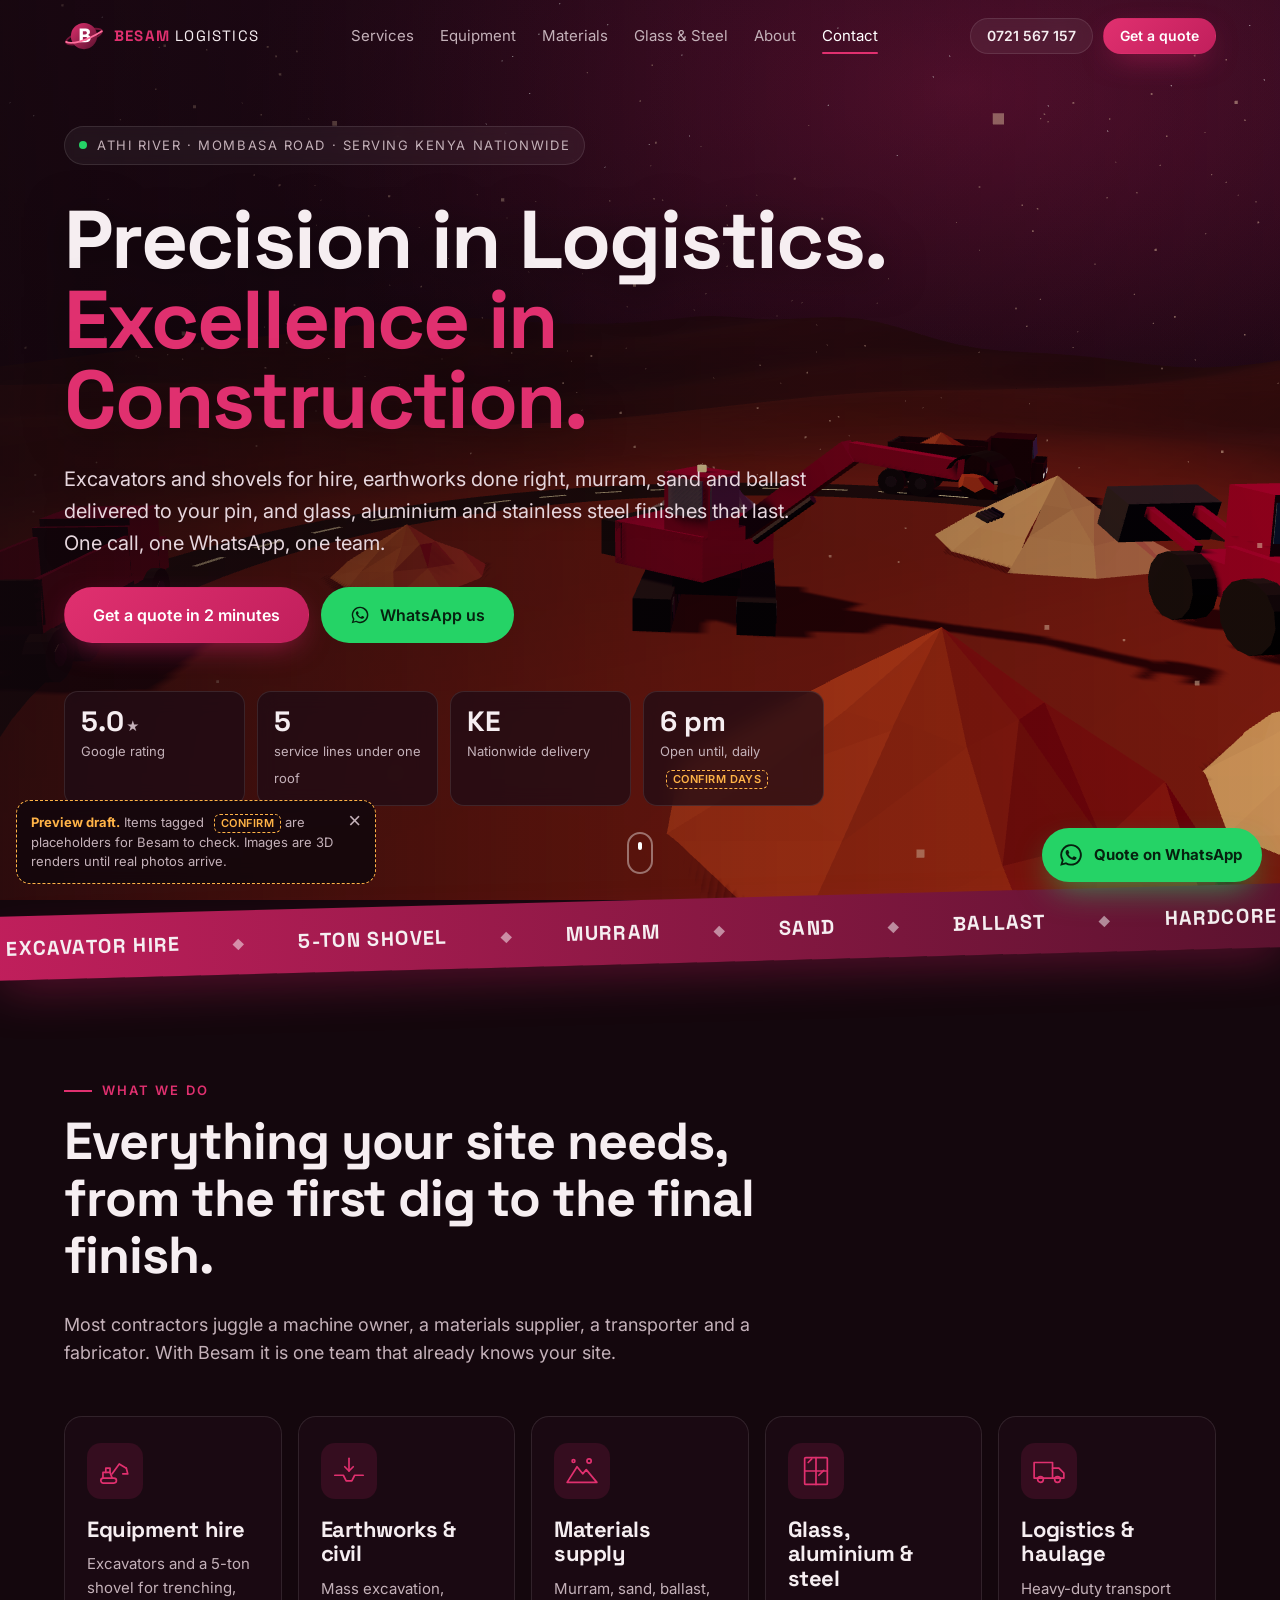
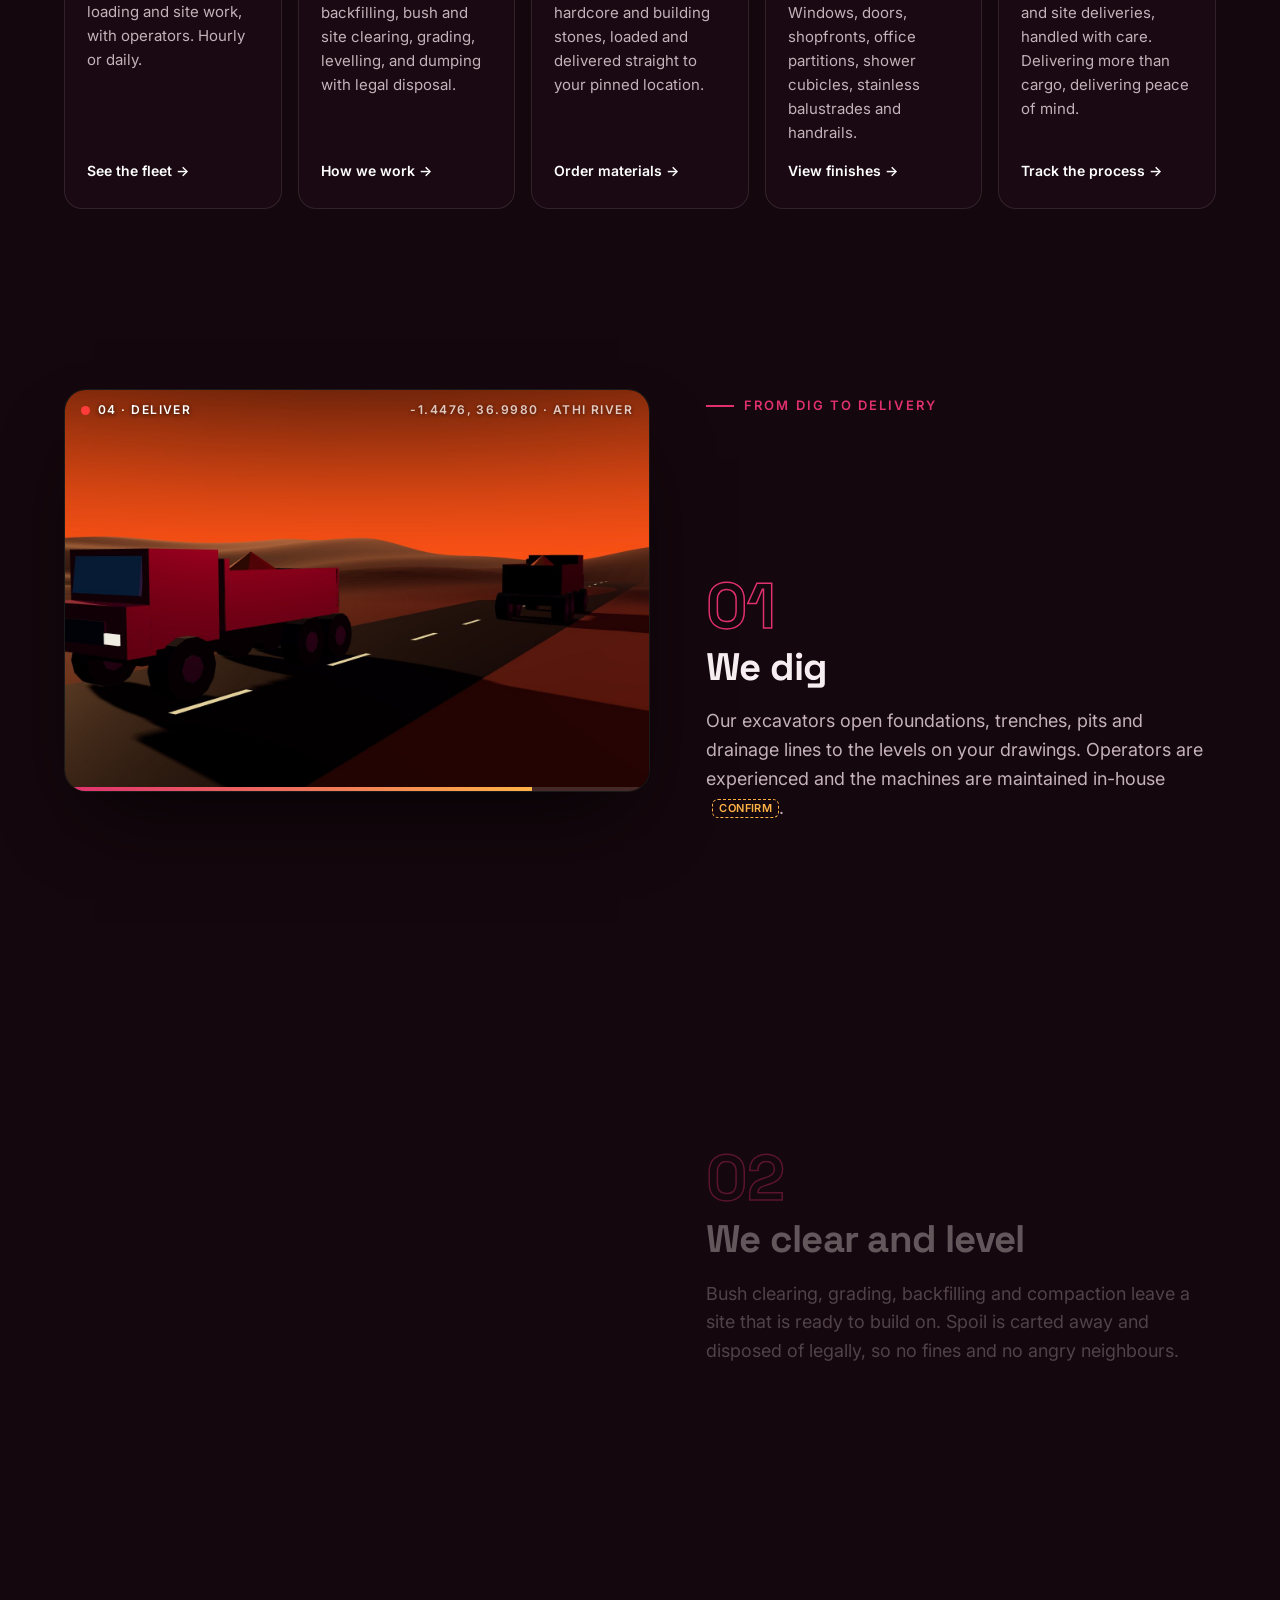
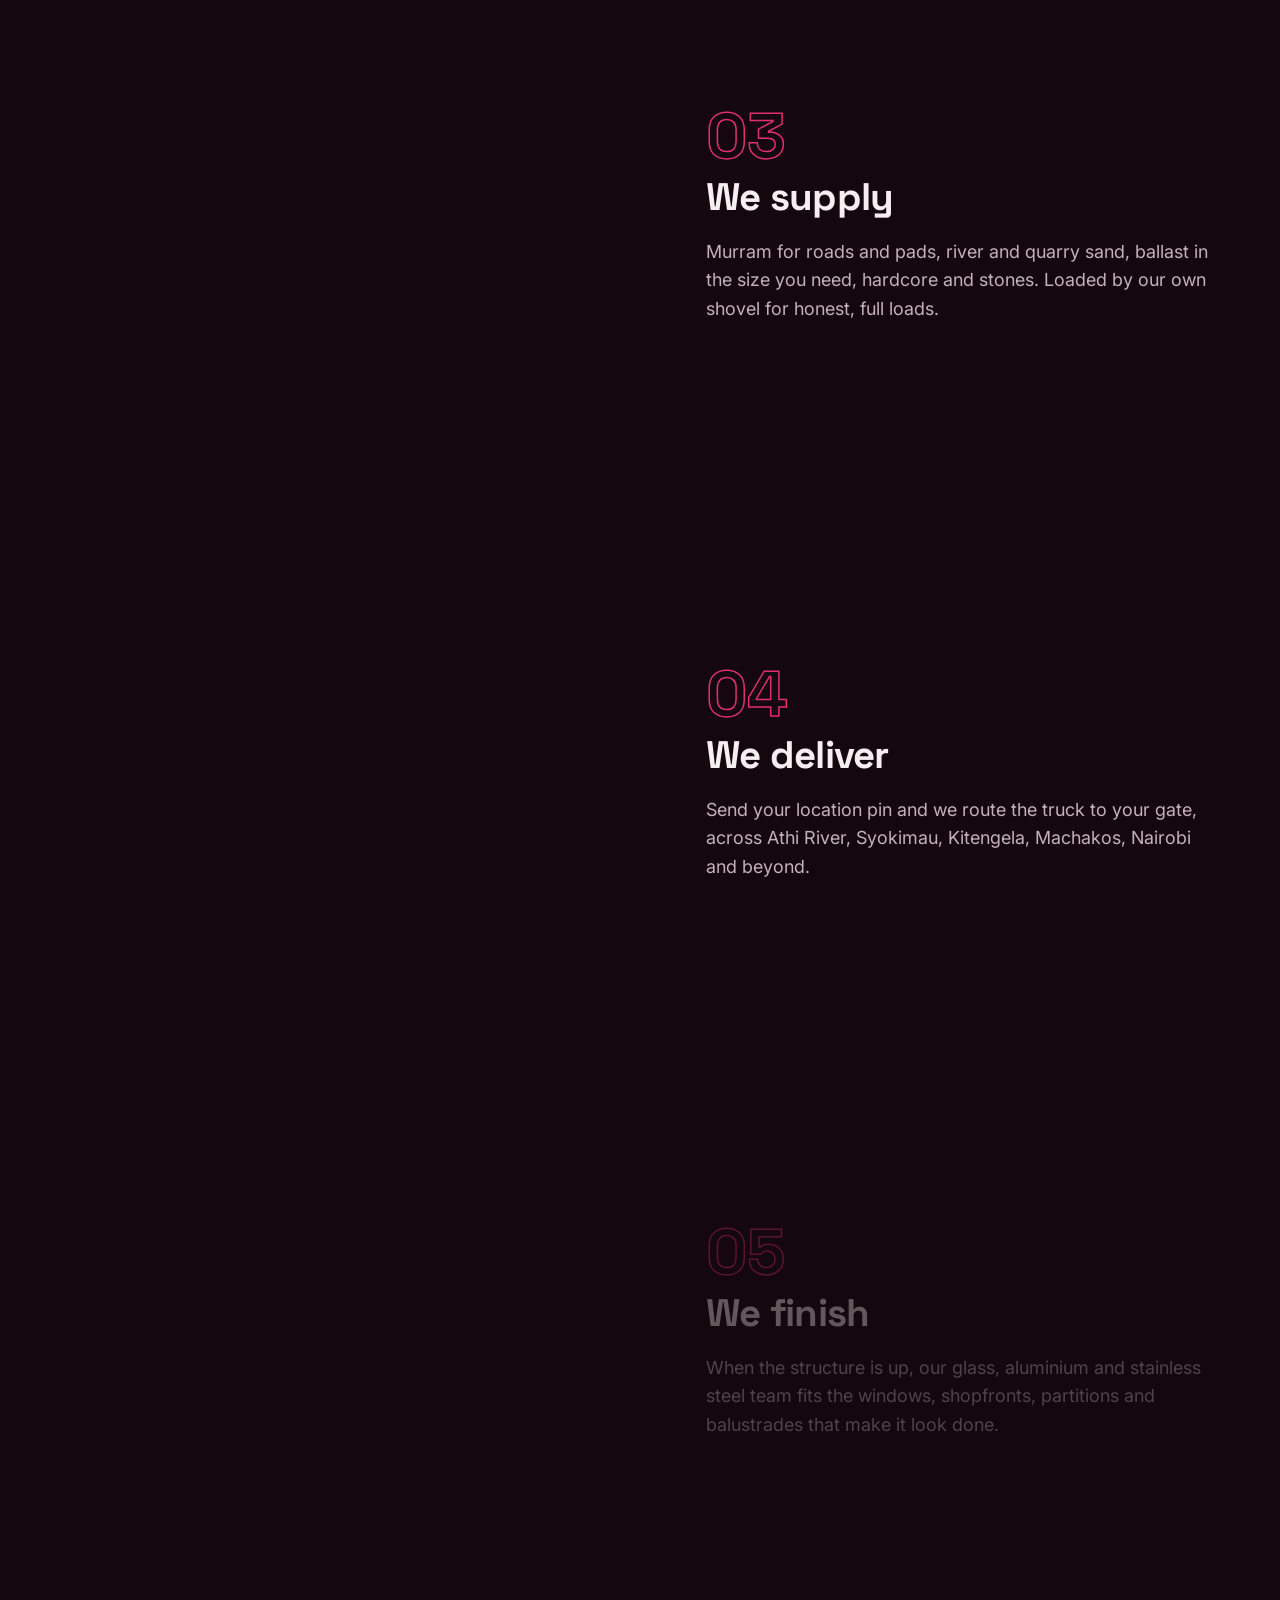
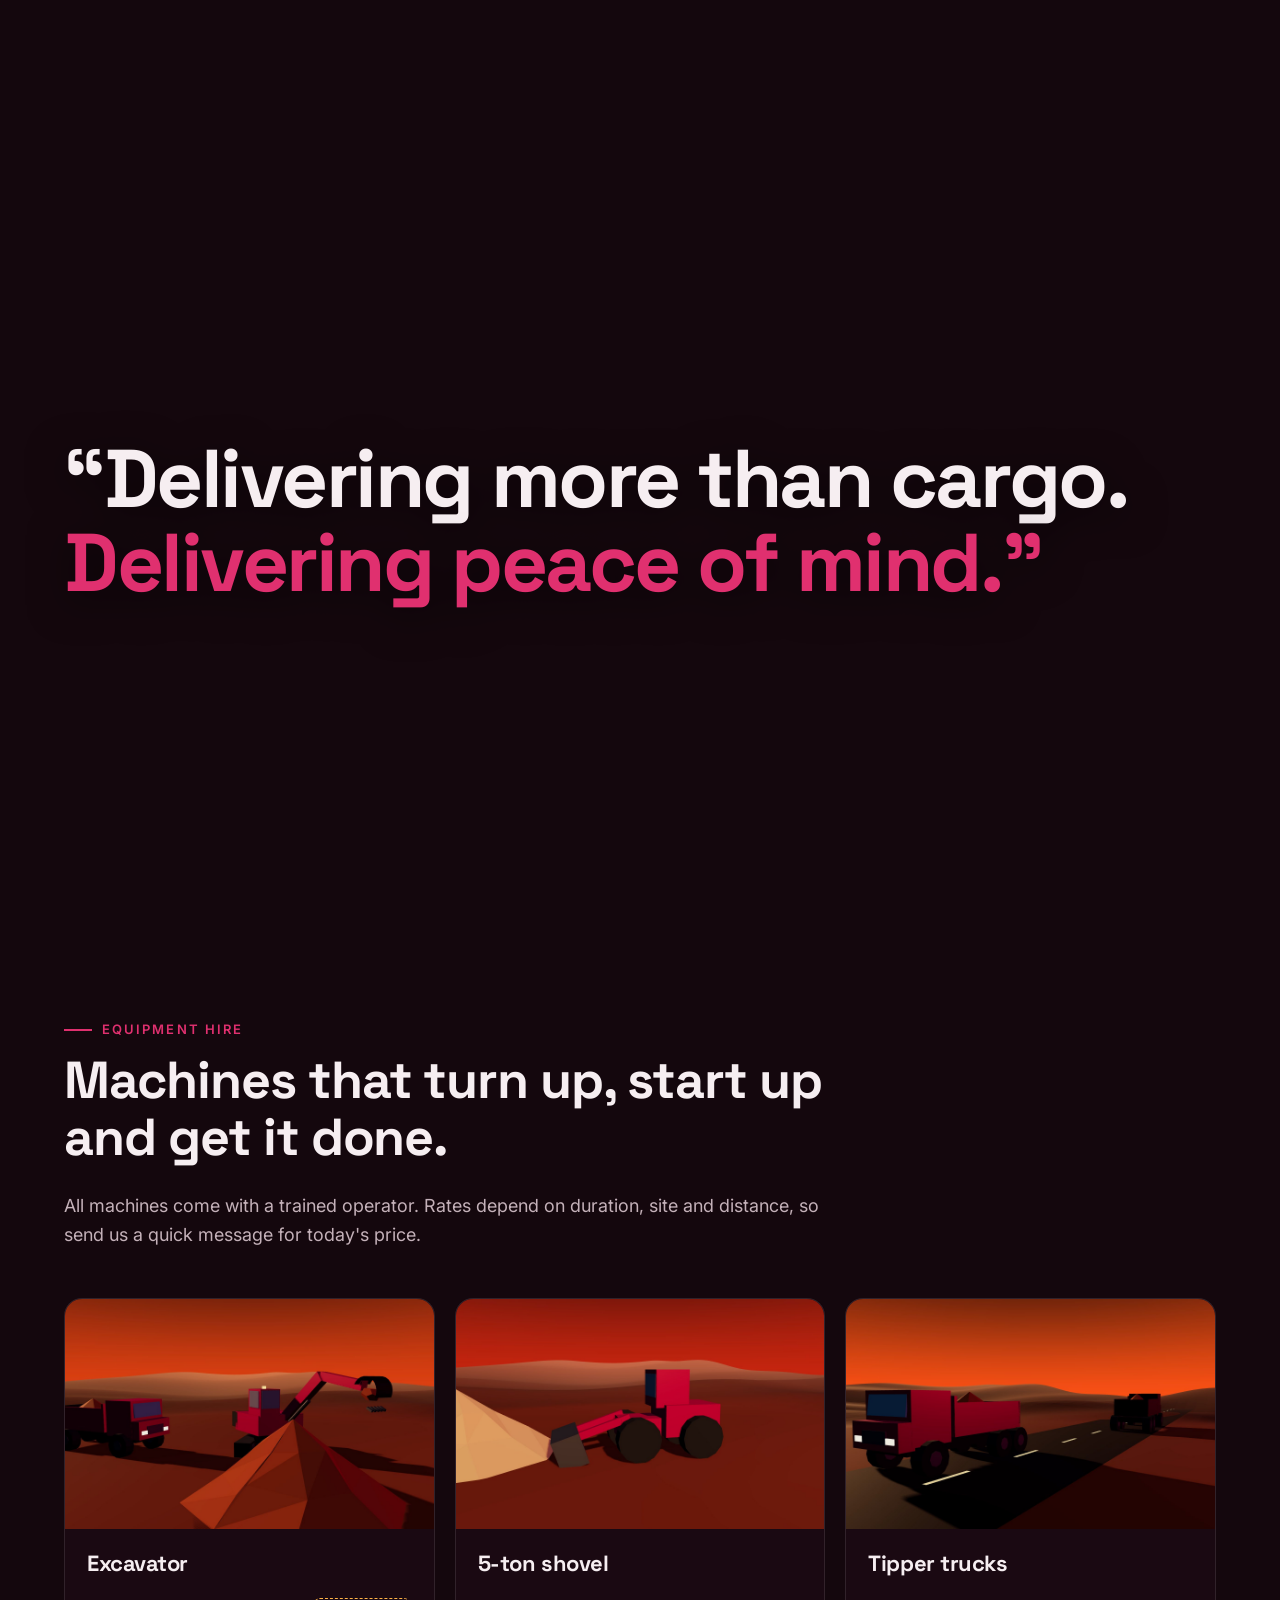
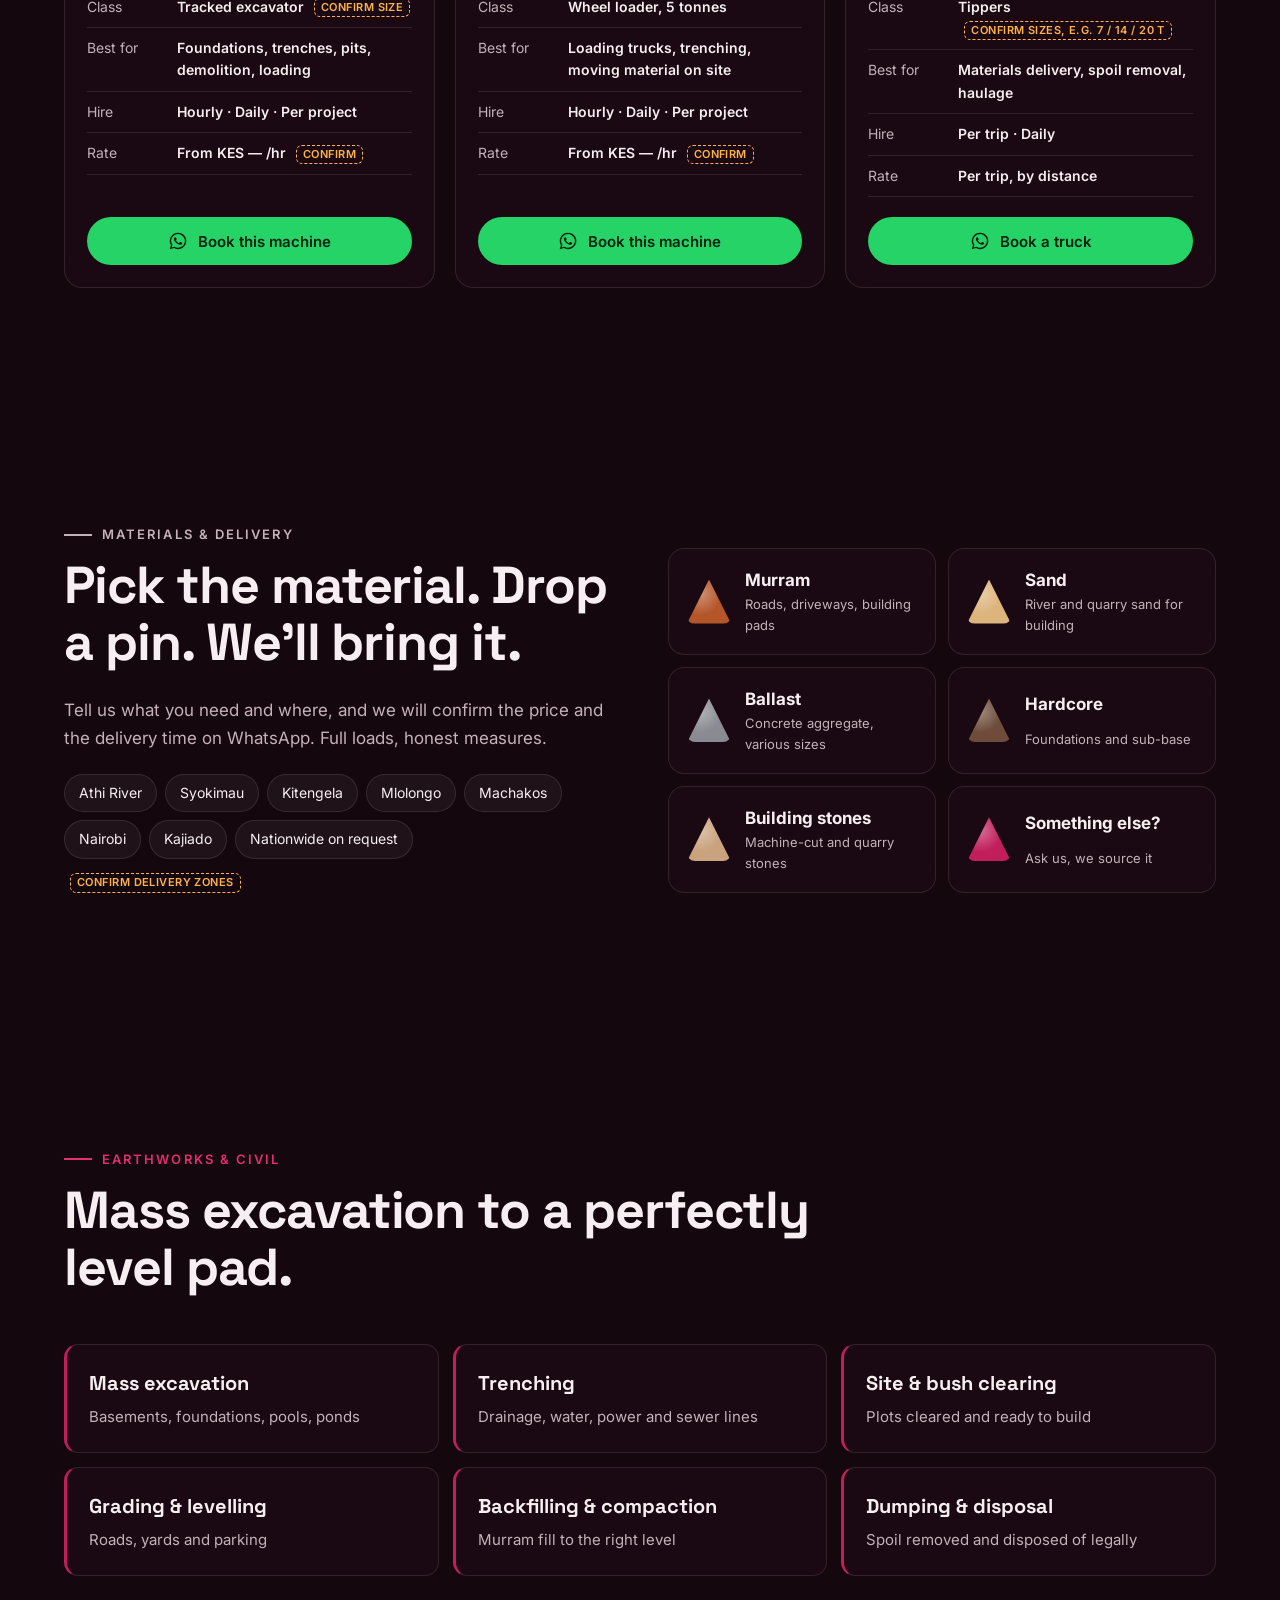
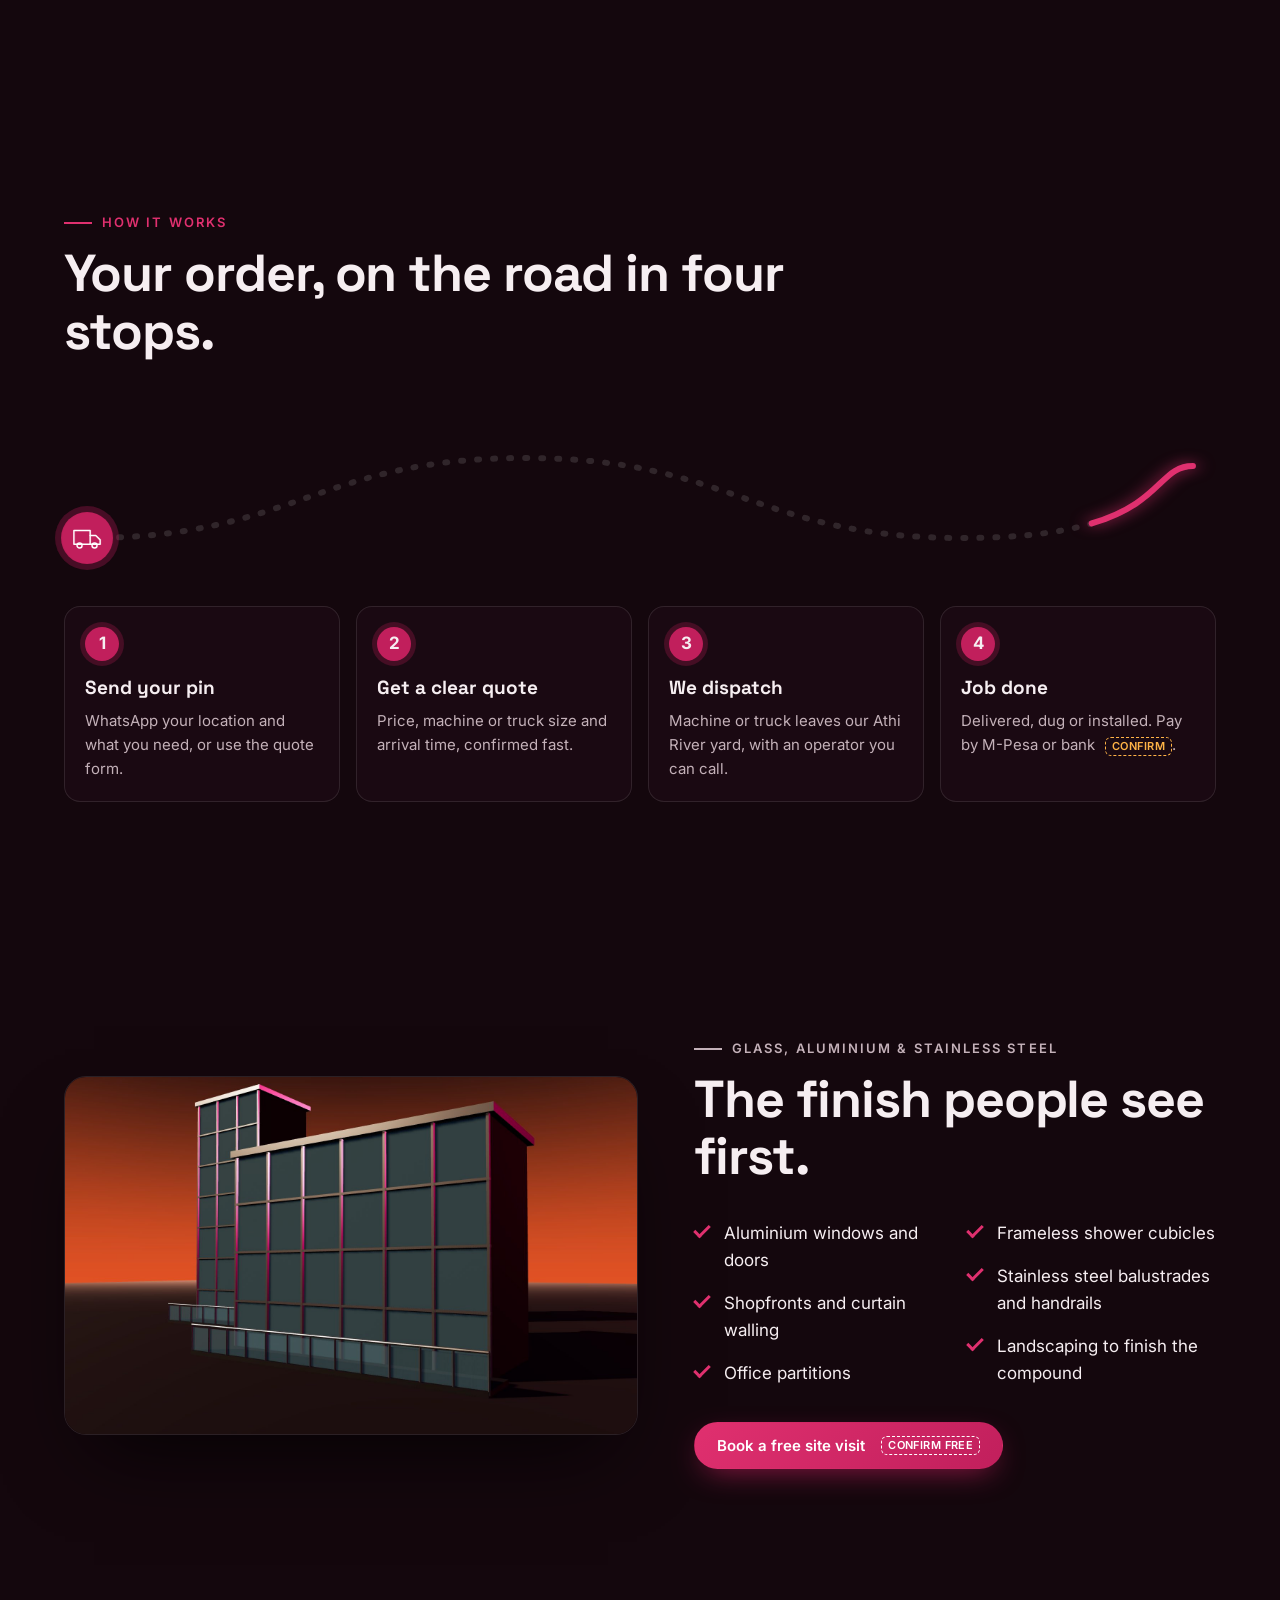
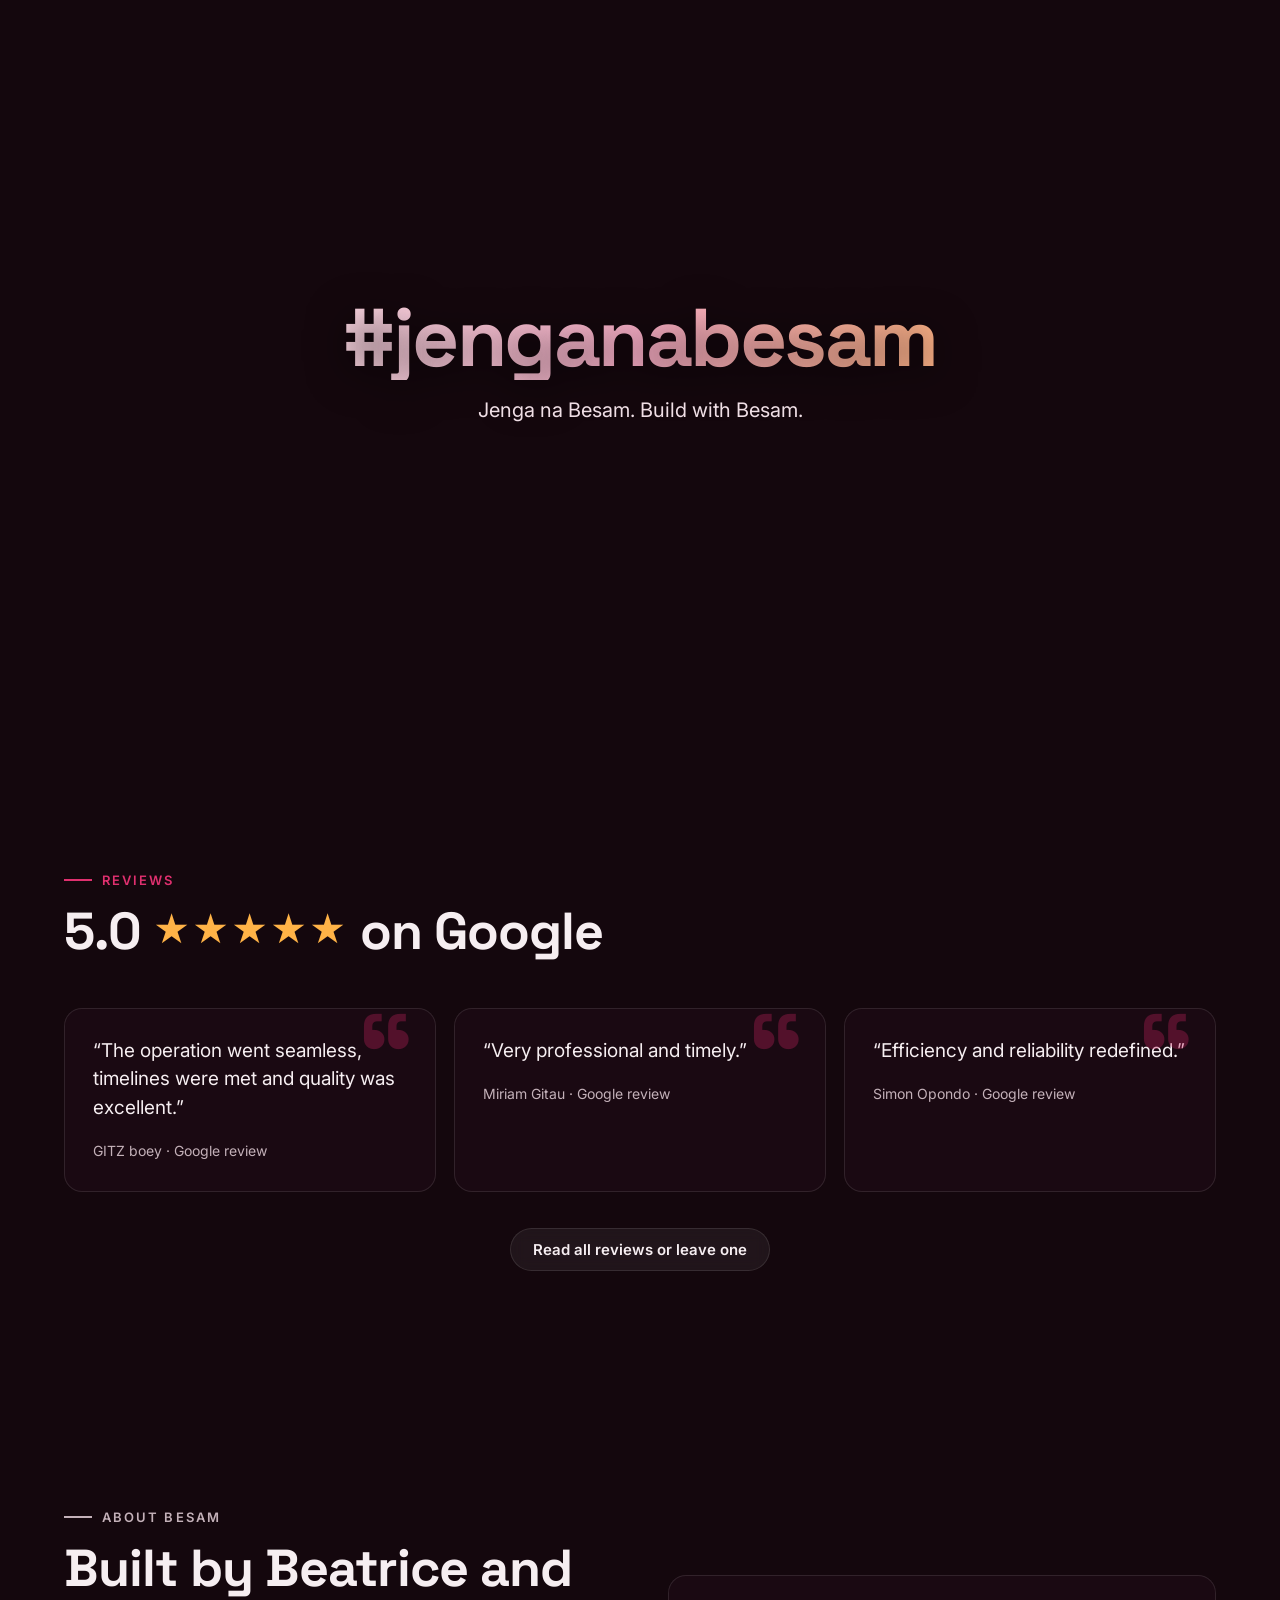
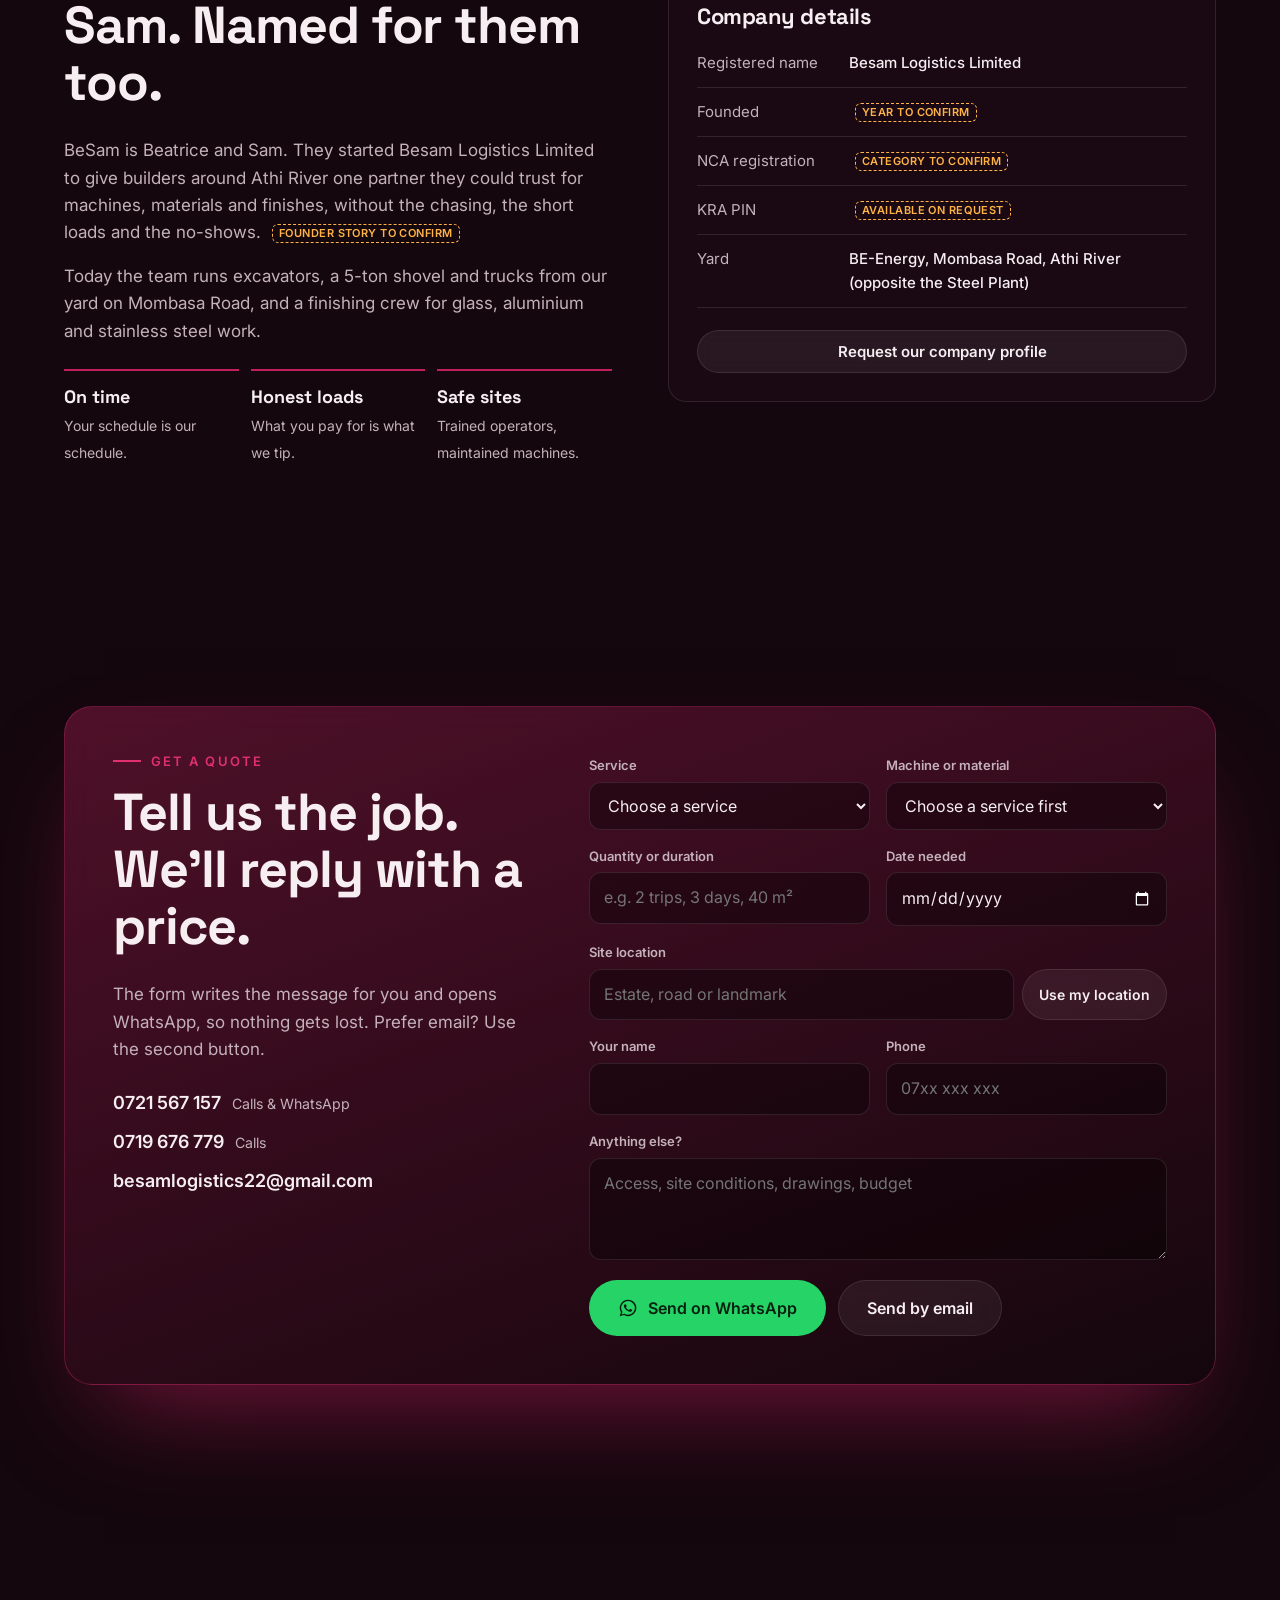
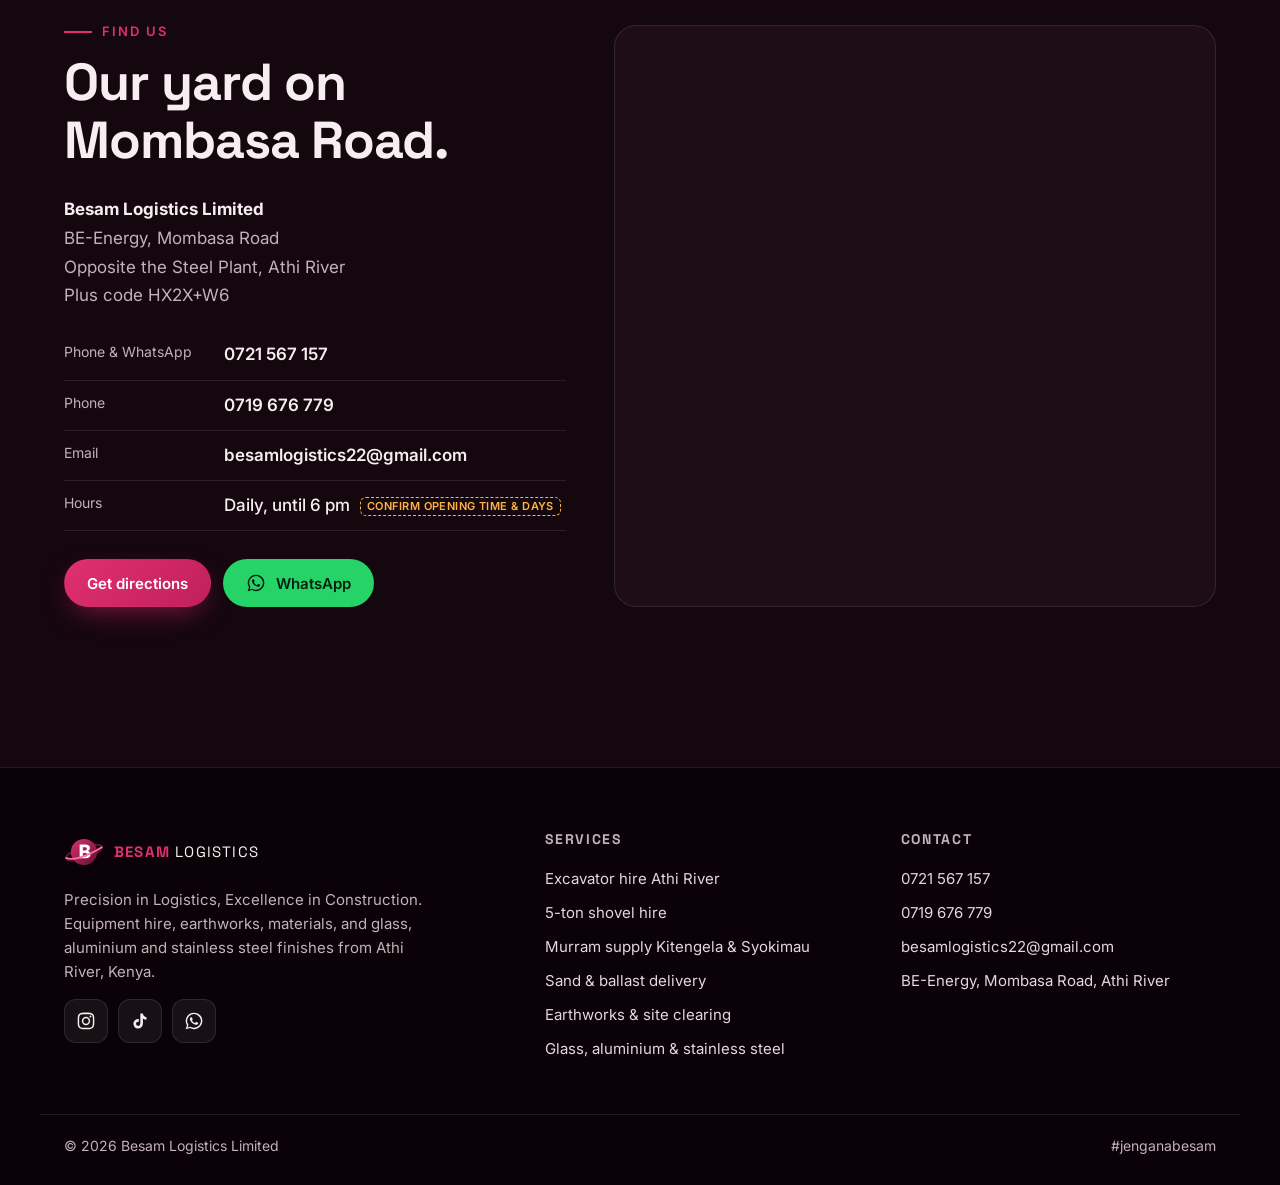
==== index.html @ 6d236015 "Build new Besam Logistics website Static site with a Three.js 3D yard background (excavator, loader," ====
<!doctype html>
<html lang="en">
<head>
  <meta charset="utf-8">
  <meta name="viewport" content="width=device-width, initial-scale=1, viewport-fit=cover">
  <title>Besam Logistics | Excavator Hire, Murram &amp; Materials Delivery, Athi River</title>
  <meta name="description" content="Besam Logistics Limited, Athi River: excavator and 5-ton shovel hire, earthworks, murram, sand and ballast supply and delivery, glass, aluminium and stainless steel finishes. WhatsApp 0721 567 157 for a quote.">
  <meta name="theme-color" content="#14070d">
  <link rel="canonical" href="https://besamlogistics.co.ke/">
  <meta property="og:type" content="website">
  <meta property="og:title" content="Besam Logistics | Precision in Logistics, Excellence in Construction">
  <meta property="og:description" content="Excavator hire, earthworks, murram, sand and ballast delivery, glass and aluminium works. Athi River, Mombasa Road. Serving clients nationwide.">
  <meta property="og:image" content="images/excavator.jpg">
  <link rel="icon" href="images/logo-mark.svg" type="image/svg+xml">
  <link rel="preconnect" href="https://fonts.googleapis.com">
  <link rel="preconnect" href="https://fonts.gstatic.com" crossorigin>
  <link href="https://fonts.googleapis.com/css2?family=Inter:wght@400;500;600;700&family=Space+Grotesk:wght@500;600;700&display=swap" rel="stylesheet">
  <link rel="stylesheet" href="css/style.css">
  <script type="application/ld+json">
  {
    "@context": "https://schema.org",
    "@type": "LocalBusiness",
    "name": "Besam Logistics Limited",
    "slogan": "Precision in Logistics, Excellence in Construction",
    "url": "https://besamlogistics.co.ke/",
    "image": "https://besamlogistics.co.ke/images/excavator.jpg",
    "telephone": "+254721567157",
    "email": "besamlogistics22@gmail.com",
    "address": {
      "@type": "PostalAddress",
      "streetAddress": "BE-Energy, Mombasa Road, opposite the Steel Plant",
      "addressLocality": "Athi River",
      "addressRegion": "Machakos County",
      "addressCountry": "KE"
    },
    "geo": { "@type": "GeoCoordinates", "latitude": -1.4476324, "longitude": 36.9980482 },
    "areaServed": "Kenya",
    "aggregateRating": { "@type": "AggregateRating", "ratingValue": "5.0", "reviewCount": "4" },
    "sameAs": [
      "https://www.instagram.com/besam.logistics/",
      "https://www.tiktok.com/@besam.logistics.ke"
    ]
  }
  </script>
</head>
<body class="show-draft">
  <canvas id="bg3d" aria-hidden="true"></canvas>
  <div class="bg-fallback" aria-hidden="true"></div>
  <div class="bg-shade" aria-hidden="true"></div>

  <a class="skip" href="#main">Skip to content</a>

  <!-- ============ Header ============ -->
  <header class="nav" id="nav">
    <a class="brand" href="#top" aria-label="Besam Logistics home">
      <img src="images/logo-mark.svg" alt="" width="40" height="40">
      <span><strong>BESAM</strong> LOGISTICS</span>
    </a>
    <nav class="nav-links" id="navLinks" aria-label="Main">
      <a href="#services">Services</a>
      <a href="#fleet">Equipment</a>
      <a href="#materials">Materials</a>
      <a href="#finishes">Glass &amp; Steel</a>
      <a href="#about">About</a>
      <a href="#contact">Contact</a>
    </nav>
    <div class="nav-cta">
      <a class="btn btn-ghost btn-sm hide-sm" href="tel:+254721567157">0721 567 157</a>
      <a class="btn btn-primary btn-sm" href="#quote">Get a quote</a>
      <button class="burger" id="burger" aria-label="Open menu" aria-expanded="false" aria-controls="navLinks"><span></span><span></span></button>
    </div>
  </header>

  <main id="main">
    <!-- ============ Hero ============ -->
    <section class="hero" id="top">
      <div class="wrap">
        <p class="eyebrow reveal"><span class="dot"></span> Athi River · Mombasa Road · Serving Kenya nationwide</p>
        <h1 class="hero-title reveal">
          <span>Precision in Logistics.</span>
          <span class="accent">Excellence in Construction.</span>
        </h1>
        <p class="hero-sub reveal">Excavators and shovels for hire, earthworks done right, murram, sand and ballast delivered to your pin, and glass, aluminium and stainless steel finishes that last. One call, one WhatsApp, one team.</p>
        <div class="hero-ctas reveal">
          <a class="btn btn-primary btn-lg" href="#quote">Get a quote in 2 minutes</a>
          <a class="btn btn-wa btn-lg" data-wa="Hello Besam Logistics, I'd like a quote." href="https://wa.me/254721567157" target="_blank" rel="noopener">
            <svg viewBox="0 0 24 24" aria-hidden="true"><use href="#i-wa"/></svg> WhatsApp us
          </a>
        </div>
        <ul class="hero-stats reveal" aria-label="Highlights">
          <li><b>5.0<span class="star">★</span></b><span>Google rating</span></li>
          <li><b>5</b><span>service lines under one roof</span></li>
          <li><b>KE</b><span>Nationwide delivery</span></li>
          <li><b>6 pm</b><span>Open until, daily <i class="tbc">confirm days</i></span></li>
        </ul>
      </div>
      <a class="scroll-hint" href="#services" aria-label="Scroll to services"><span></span></a>
    </section>

    <!-- ============ Ticker ============ -->
    <div class="ticker" aria-hidden="true">
      <div class="ticker-track">
        <span>Excavator hire</span><span>5-ton shovel</span><span>Murram</span><span>Sand</span><span>Ballast</span><span>Hardcore</span><span>Site clearing</span><span>Backfilling</span><span>Glass &amp; aluminium</span><span>Stainless balustrades</span><span>Heavy haulage</span><span>#jenganabesam</span>
        <span>Excavator hire</span><span>5-ton shovel</span><span>Murram</span><span>Sand</span><span>Ballast</span><span>Hardcore</span><span>Site clearing</span><span>Backfilling</span><span>Glass &amp; aluminium</span><span>Stainless balustrades</span><span>Heavy haulage</span><span>#jenganabesam</span>
      </div>
    </div>

    <!-- ============ Services ============ -->
    <section class="section" id="services">
      <div class="wrap">
        <div class="section-head reveal">
          <p class="kicker">What we do</p>
          <h2>Everything your site needs, from the first dig to the final finish.</h2>
          <p>Most contractors juggle a machine owner, a materials supplier, a transporter and a fabricator. With Besam it is one team that already knows your site.</p>
        </div>
        <div class="cards cards-5">
          <article class="card reveal" style="--d:0">
            <div class="card-ico"><svg viewBox="0 0 48 48"><use href="#i-excavator"/></svg></div>
            <h3>Equipment hire</h3>
            <p>Excavators and a 5-ton shovel for trenching, loading and site work, with operators. Hourly or daily.</p>
            <a class="card-link" href="#fleet">See the fleet →</a>
          </article>
          <article class="card reveal" style="--d:1">
            <div class="card-ico"><svg viewBox="0 0 48 48"><use href="#i-dig"/></svg></div>
            <h3>Earthworks &amp; civil</h3>
            <p>Mass excavation, backfilling, bush and site clearing, grading, levelling, and dumping with legal disposal.</p>
            <a class="card-link" href="#earthworks">How we work →</a>
          </article>
          <article class="card reveal" style="--d:2">
            <div class="card-ico"><svg viewBox="0 0 48 48"><use href="#i-pile"/></svg></div>
            <h3>Materials supply</h3>
            <p>Murram, sand, ballast, hardcore and building stones, loaded and delivered straight to your pinned location.</p>
            <a class="card-link" href="#materials">Order materials →</a>
          </article>
          <article class="card reveal" style="--d:3">
            <div class="card-ico"><svg viewBox="0 0 48 48"><use href="#i-glass"/></svg></div>
            <h3>Glass, aluminium &amp; steel</h3>
            <p>Windows, doors, shopfronts, office partitions, shower cubicles, stainless balustrades and handrails.</p>
            <a class="card-link" href="#finishes">View finishes →</a>
          </article>
          <article class="card reveal" style="--d:4">
            <div class="card-ico"><svg viewBox="0 0 48 48"><use href="#i-truck"/></svg></div>
            <h3>Logistics &amp; haulage</h3>
            <p>Heavy-duty transport and site deliveries, handled with care. Delivering more than cargo, delivering peace of mind.</p>
            <a class="card-link" href="#how">Track the process →</a>
          </article>
        </div>
      </div>
    </section>

    <!-- ============ Sticky image story ============ -->
    <section class="story" id="story" aria-label="From dig to delivery">
      <div class="wrap story-grid">
        <div class="story-media" aria-hidden="true">
          <div class="frame">
            <img src="images/excavator.jpg" alt="" class="is-active" data-step="0" loading="eager">
            <img src="images/earthworks.jpg" alt="" data-step="1" loading="lazy">
            <img src="images/materials.jpg" alt="" data-step="2" loading="lazy">
            <img src="images/truck.jpg" alt="" data-step="3" loading="lazy">
            <img src="images/glass.jpg" alt="" data-step="4" loading="lazy">
            <div class="frame-hud">
              <span class="rec"></span> <span id="hudLabel">01 · DIG</span>
              <span class="hud-coords">-1.4476, 36.9980 · ATHI RIVER</span>
            </div>
            <div class="frame-progress"><span id="storyBar"></span></div>
          </div>
        </div>
        <div class="story-steps">
          <p class="kicker">From dig to delivery</p>
          <div class="step" data-step="0" data-label="01 · DIG">
            <span class="step-n">01</span>
            <h3>We dig</h3>
            <p>Our excavators open foundations, trenches, pits and drainage lines to the levels on your drawings. Operators are experienced and the machines are maintained in-house <i class="tbc">confirm</i>.</p>
          </div>
          <div class="step" data-step="1" data-label="02 · CLEAR &amp; LEVEL">
            <span class="step-n">02</span>
            <h3>We clear and level</h3>
            <p>Bush clearing, grading, backfilling and compaction leave a site that is ready to build on. Spoil is carted away and disposed of legally, so no fines and no angry neighbours.</p>
          </div>
          <div class="step" data-step="2" data-label="03 · SUPPLY">
            <span class="step-n">03</span>
            <h3>We supply</h3>
            <p>Murram for roads and pads, river and quarry sand, ballast in the size you need, hardcore and stones. Loaded by our own shovel for honest, full loads.</p>
          </div>
          <div class="step" data-step="3" data-label="04 · DELIVER">
            <span class="step-n">04</span>
            <h3>We deliver</h3>
            <p>Send your location pin and we route the truck to your gate, across Athi River, Syokimau, Kitengela, Machakos, Nairobi and beyond.</p>
          </div>
          <div class="step" data-step="4" data-label="05 · FINISH">
            <span class="step-n">05</span>
            <h3>We finish</h3>
            <p>When the structure is up, our glass, aluminium and stainless steel team fits the windows, shopfronts, partitions and balustrades that make it look done.</p>
          </div>
        </div>
      </div>
    </section>

    <!-- ============ Parallax band 1 ============ -->
    <section class="band" aria-label="Our promise">
      <div class="band-img"><img src="images/truck.jpg" alt="" loading="lazy"></div>
      <div class="band-copy wrap">
        <p class="big-quote reveal">“Delivering more than cargo.<br><span class="accent">Delivering peace of mind.”</span></p>
      </div>
    </section>

    <!-- ============ Fleet ============ -->
    <section class="section" id="fleet">
      <div class="wrap">
        <div class="section-head reveal">
          <p class="kicker">Equipment hire</p>
          <h2>Machines that turn up, start up and get it done.</h2>
          <p>All machines come with a trained operator. Rates depend on duration, site and distance, so send us a quick message for today's price.</p>
        </div>
        <div class="fleet">
          <article class="machine reveal">
            <div class="machine-img"><img src="images/excavator.jpg" alt="Besam crimson excavator digging beside a murram pile" loading="lazy"></div>
            <div class="machine-body">
              <h3>Excavator</h3>
              <ul class="specs">
                <li><span>Class</span><b>Tracked excavator <i class="tbc">confirm size</i></b></li>
                <li><span>Best for</span><b>Foundations, trenches, pits, demolition, loading</b></li>
                <li><span>Hire</span><b>Hourly · Daily · Per project</b></li>
                <li><span>Rate</span><b>From KES — /hr <i class="tbc">confirm</i></b></li>
              </ul>
              <a class="btn btn-wa" data-wa="Hello Besam, I'd like to hire an EXCAVATOR. Site location: ___ Start date: ___ Duration: ___" href="https://wa.me/254721567157" target="_blank" rel="noopener"><svg viewBox="0 0 24 24" aria-hidden="true"><use href="#i-wa"/></svg> Book this machine</a>
            </div>
          </article>
          <article class="machine reveal">
            <div class="machine-img"><img src="images/loader.jpg" alt="Besam wheel loader shovel next to a sand pile" loading="lazy"></div>
            <div class="machine-body">
              <h3>5-ton shovel</h3>
              <ul class="specs">
                <li><span>Class</span><b>Wheel loader, 5 tonnes</b></li>
                <li><span>Best for</span><b>Loading trucks, trenching, moving material on site</b></li>
                <li><span>Hire</span><b>Hourly · Daily · Per project</b></li>
                <li><span>Rate</span><b>From KES — /hr <i class="tbc">confirm</i></b></li>
              </ul>
              <a class="btn btn-wa" data-wa="Hello Besam, I'd like to hire the 5-TON SHOVEL. Site location: ___ Start date: ___ Duration: ___" href="https://wa.me/254721567157" target="_blank" rel="noopener"><svg viewBox="0 0 24 24" aria-hidden="true"><use href="#i-wa"/></svg> Book this machine</a>
            </div>
          </article>
          <article class="machine reveal">
            <div class="machine-img"><img src="images/truck.jpg" alt="Besam tipper truck on the road with a murram load" loading="lazy"></div>
            <div class="machine-body">
              <h3>Tipper trucks</h3>
              <ul class="specs">
                <li><span>Class</span><b>Tippers <i class="tbc">confirm sizes, e.g. 7 / 14 / 20 t</i></b></li>
                <li><span>Best for</span><b>Materials delivery, spoil removal, haulage</b></li>
                <li><span>Hire</span><b>Per trip · Daily</b></li>
                <li><span>Rate</span><b>Per trip, by distance</b></li>
              </ul>
              <a class="btn btn-wa" data-wa="Hello Besam, I need a TIPPER TRUCK. Pickup: ___ Drop-off: ___ Date: ___" href="https://wa.me/254721567157" target="_blank" rel="noopener"><svg viewBox="0 0 24 24" aria-hidden="true"><use href="#i-wa"/></svg> Book a truck</a>
            </div>
          </article>
        </div>
      </div>
    </section>

    <!-- ============ Materials ============ -->
    <section class="section" id="materials">
      <div class="wrap split">
        <div class="reveal">
          <p class="kicker">Materials &amp; delivery</p>
          <h2>Pick the material. Drop a pin. We'll bring it.</h2>
          <p>Tell us what you need and where, and we will confirm the price and the delivery time on WhatsApp. Full loads, honest measures.</p>
          <div class="chips" role="list" aria-label="Delivery areas">
            <span role="listitem">Athi River</span><span role="listitem">Syokimau</span><span role="listitem">Kitengela</span><span role="listitem">Mlolongo</span><span role="listitem">Machakos</span><span role="listitem">Nairobi</span><span role="listitem">Kajiado</span><span role="listitem">Nationwide on request</span>
          </div>
          <p class="note"><i class="tbc">confirm delivery zones</i></p>
        </div>
        <div class="materials reveal">
          <button class="material" data-material="Murram" style="--c:#b5562a">
            <span class="swatch"></span><b>Murram</b><small>Roads, driveways, building pads</small>
          </button>
          <button class="material" data-material="Sand" style="--c:#dcb47c">
            <span class="swatch"></span><b>Sand</b><small>River and quarry sand for building</small>
          </button>
          <button class="material" data-material="Ballast" style="--c:#8a8a92">
            <span class="swatch"></span><b>Ballast</b><small>Concrete aggregate, various sizes</small>
          </button>
          <button class="material" data-material="Hardcore" style="--c:#6e4b3a">
            <span class="swatch"></span><b>Hardcore</b><small>Foundations and sub-base</small>
          </button>
          <button class="material" data-material="Building stones" style="--c:#c9a27e">
            <span class="swatch"></span><b>Building stones</b><small>Machine-cut and quarry stones</small>
          </button>
          <button class="material" data-material="Other material" style="--c:#c11f5c">
            <span class="swatch"></span><b>Something else?</b><small>Ask us, we source it</small>
          </button>
        </div>
      </div>
    </section>

    <!-- ============ Earthworks / how it works route ============ -->
    <section class="section" id="earthworks">
      <div class="wrap">
        <div class="section-head reveal">
          <p class="kicker">Earthworks &amp; civil</p>
          <h2>Mass excavation to a perfectly level pad.</h2>
        </div>
        <div class="tiles">
          <div class="tile reveal"><b>Mass excavation</b><span>Basements, foundations, pools, ponds</span></div>
          <div class="tile reveal"><b>Trenching</b><span>Drainage, water, power and sewer lines</span></div>
          <div class="tile reveal"><b>Site &amp; bush clearing</b><span>Plots cleared and ready to build</span></div>
          <div class="tile reveal"><b>Grading &amp; levelling</b><span>Roads, yards and parking</span></div>
          <div class="tile reveal"><b>Backfilling &amp; compaction</b><span>Murram fill to the right level</span></div>
          <div class="tile reveal"><b>Dumping &amp; disposal</b><span>Spoil removed and disposed of legally</span></div>
        </div>
      </div>
    </section>

    <section class="section route-section" id="how">
      <div class="wrap">
        <div class="section-head reveal">
          <p class="kicker">How it works</p>
          <h2>Your order, on the road in four stops.</h2>
        </div>
        <div class="route" id="route">
          <svg class="route-line" viewBox="0 0 1000 200" preserveAspectRatio="none" aria-hidden="true">
            <path id="routePath" d="M20,150 C200,150 220,50 400,50 S600,150 780,150 S940,60 980,60" />
            <path id="routeDone" d="M20,150 C200,150 220,50 400,50 S600,150 780,150 S940,60 980,60" />
          </svg>
          <div class="route-truck" id="routeTruck" aria-hidden="true"><svg viewBox="0 0 48 48"><use href="#i-truck"/></svg></div>
          <ol class="stops">
            <li class="stop"><span class="pin">1</span><b>Send your pin</b><span>WhatsApp your location and what you need, or use the quote form.</span></li>
            <li class="stop"><span class="pin">2</span><b>Get a clear quote</b><span>Price, machine or truck size and arrival time, confirmed fast.</span></li>
            <li class="stop"><span class="pin">3</span><b>We dispatch</b><span>Machine or truck leaves our Athi River yard, with an operator you can call.</span></li>
            <li class="stop"><span class="pin">4</span><b>Job done</b><span>Delivered, dug or installed. Pay by M-Pesa or bank <i class="tbc">confirm</i>.</span></li>
          </ol>
        </div>
      </div>
    </section>

    <!-- ============ Finishes ============ -->
    <section class="section" id="finishes">
      <div class="wrap split split-rev">
        <div class="finishes-img reveal">
          <img src="images/glass.jpg" alt="Glass and aluminium curtain wall with a stainless steel and glass balustrade" loading="lazy">
        </div>
        <div class="reveal">
          <p class="kicker">Glass, aluminium &amp; stainless steel</p>
          <h2>The finish people see first.</h2>
          <ul class="ticks">
            <li>Aluminium windows and doors</li>
            <li>Shopfronts and curtain walling</li>
            <li>Office partitions</li>
            <li>Frameless shower cubicles</li>
            <li>Stainless steel balustrades and handrails</li>
            <li>Landscaping to finish the compound</li>
          </ul>
          <a class="btn btn-primary" data-wa="Hello Besam, I'd like a SITE VISIT for glass / aluminium / stainless steel work. Location: ___ What we need: ___" href="https://wa.me/254721567157" target="_blank" rel="noopener">Book a free site visit <i class="tbc light">confirm free</i></a>
        </div>
      </div>
    </section>

    <!-- ============ Parallax band 2 ============ -->
    <section class="band band-planet" aria-label="Build with Besam">
      <div class="band-img"><img src="images/planet.jpg" alt="" loading="lazy"></div>
      <div class="band-copy wrap center">
        <p class="big-quote reveal">#jenganabesam</p>
        <p class="band-sub reveal">Jenga na Besam. Build with Besam.</p>
      </div>
    </section>

    <!-- ============ Reviews ============ -->
    <section class="section" id="reviews">
      <div class="wrap">
        <div class="section-head reveal">
          <p class="kicker">Reviews</p>
          <h2><span class="rating">5.0 <span class="stars" aria-label="5 out of 5 stars">★★★★★</span></span> on Google</h2>
        </div>
        <div class="reviews">
          <figure class="review reveal">
            <blockquote>“The operation went seamless, timelines were met and quality was excellent.”</blockquote>
            <figcaption>GITZ boey · Google review</figcaption>
          </figure>
          <figure class="review reveal">
            <blockquote>“Very professional and timely.”</blockquote>
            <figcaption>Miriam Gitau · Google review</figcaption>
          </figure>
          <figure class="review reveal">
            <blockquote>“Efficiency and reliability redefined.”</blockquote>
            <figcaption>Simon Opondo · Google review</figcaption>
          </figure>
        </div>
        <div class="center reveal">
          <a class="btn btn-ghost" href="https://www.google.com/maps/place/Besam+Logistics+Limited/@-1.4476324,36.9980482,17z" target="_blank" rel="noopener">Read all reviews or leave one</a>
        </div>
      </div>
    </section>

    <!-- ============ About ============ -->
    <section class="section" id="about">
      <div class="wrap split">
        <div class="reveal">
          <p class="kicker">About Besam</p>
          <h2>Built by Beatrice and Sam. Named for them too.</h2>
          <p>BeSam is Beatrice and Sam. They started Besam Logistics Limited to give builders around Athi River one partner they could trust for machines, materials and finishes, without the chasing, the short loads and the no-shows. <i class="tbc">founder story to confirm</i></p>
          <p>Today the team runs excavators, a 5-ton shovel and trucks from our yard on Mombasa Road, and a finishing crew for glass, aluminium and stainless steel work.</p>
          <div class="values">
            <div><b>On time</b><span>Your schedule is our schedule.</span></div>
            <div><b>Honest loads</b><span>What you pay for is what we tip.</span></div>
            <div><b>Safe sites</b><span>Trained operators, maintained machines.</span></div>
          </div>
        </div>
        <div class="about-panel reveal">
          <h3>Company details</h3>
          <dl>
            <div><dt>Registered name</dt><dd>Besam Logistics Limited</dd></div>
            <div><dt>Founded</dt><dd><i class="tbc">year to confirm</i></dd></div>
            <div><dt>NCA registration</dt><dd><i class="tbc">category to confirm</i></dd></div>
            <div><dt>KRA PIN</dt><dd><i class="tbc">available on request</i></dd></div>
            <div><dt>Yard</dt><dd>BE-Energy, Mombasa Road, Athi River (opposite the Steel Plant)</dd></div>
          </dl>
          <a class="btn btn-ghost btn-block" href="#quote">Request our company profile</a>
        </div>
      </div>
    </section>

    <!-- ============ Quote form ============ -->
    <section class="section" id="quote">
      <div class="wrap">
        <div class="quote-card reveal">
          <div class="quote-intro">
            <p class="kicker">Get a quote</p>
            <h2>Tell us the job. We'll reply with a price.</h2>
            <p>The form writes the message for you and opens WhatsApp, so nothing gets lost. Prefer email? Use the second button.</p>
            <ul class="contact-mini">
              <li><a href="tel:+254721567157">0721 567 157</a> <small>Calls &amp; WhatsApp</small></li>
              <li><a href="tel:+254719676779">0719 676 779</a> <small>Calls</small></li>
              <li><a href="mailto:besamlogistics22@gmail.com">besamlogistics22@gmail.com</a></li>
            </ul>
          </div>
          <form class="quote-form" id="quoteForm" novalidate>
            <div class="field">
              <label for="q-service">Service</label>
              <select id="q-service" name="service" required>
                <option value="">Choose a service</option>
                <option>Equipment hire</option>
                <option>Materials supply &amp; delivery</option>
                <option>Earthworks</option>
                <option>Glass &amp; aluminium</option>
                <option>Stainless steel</option>
                <option>Transport &amp; haulage</option>
              </select>
            </div>
            <div class="field">
              <label for="q-item">Machine or material</label>
              <select id="q-item" name="item"><option value="">Choose a service first</option></select>
            </div>
            <div class="field">
              <label for="q-qty">Quantity or duration</label>
              <input id="q-qty" name="qty" placeholder="e.g. 2 trips, 3 days, 40 m²">
            </div>
            <div class="field">
              <label for="q-date">Date needed</label>
              <input id="q-date" name="date" type="date">
            </div>
            <div class="field full">
              <label for="q-loc">Site location</label>
              <div class="with-btn">
                <input id="q-loc" name="location" placeholder="Estate, road or landmark" required>
                <button type="button" class="btn btn-ghost btn-sm" id="pinBtn">Use my location</button>
              </div>
            </div>
            <div class="field">
              <label for="q-name">Your name</label>
              <input id="q-name" name="name" autocomplete="name" required>
            </div>
            <div class="field">
              <label for="q-phone">Phone</label>
              <input id="q-phone" name="phone" type="tel" autocomplete="tel" placeholder="07xx xxx xxx" required>
            </div>
            <div class="field full">
              <label for="q-notes">Anything else?</label>
              <textarea id="q-notes" name="notes" rows="3" placeholder="Access, site conditions, drawings, budget"></textarea>
            </div>
            <p class="form-error full" id="formError" role="alert" hidden></p>
            <div class="form-actions full">
              <button class="btn btn-wa btn-lg" type="submit" data-channel="wa"><svg viewBox="0 0 24 24" aria-hidden="true"><use href="#i-wa"/></svg> Send on WhatsApp</button>
              <button class="btn btn-ghost btn-lg" type="submit" data-channel="email">Send by email</button>
            </div>
          </form>
        </div>
      </div>
    </section>

    <!-- ============ Contact ============ -->
    <section class="section" id="contact">
      <div class="wrap contact-grid">
        <div class="reveal">
          <p class="kicker">Find us</p>
          <h2>Our yard on Mombasa Road.</h2>
          <address>
            <b>Besam Logistics Limited</b><br>
            BE-Energy, Mombasa Road<br>
            Opposite the Steel Plant, Athi River<br>
            Plus code HX2X+W6
          </address>
          <ul class="contact-list">
            <li><span>Phone &amp; WhatsApp</span><a href="tel:+254721567157">0721 567 157</a></li>
            <li><span>Phone</span><a href="tel:+254719676779">0719 676 779</a></li>
            <li><span>Email</span><a href="mailto:besamlogistics22@gmail.com">besamlogistics22@gmail.com</a></li>
            <li><span>Hours</span><b>Daily, until 6 pm <i class="tbc">confirm opening time &amp; days</i></b></li>
          </ul>
          <div class="hero-ctas">
            <a class="btn btn-primary" href="https://www.google.com/maps/dir/?api=1&destination=-1.4476324,36.9980482" target="_blank" rel="noopener">Get directions</a>
            <a class="btn btn-wa" data-wa="Hello Besam Logistics!" href="https://wa.me/254721567157" target="_blank" rel="noopener"><svg viewBox="0 0 24 24" aria-hidden="true"><use href="#i-wa"/></svg> WhatsApp</a>
          </div>
        </div>
        <div class="map reveal">
          <iframe title="Map to Besam Logistics, Athi River" loading="lazy" referrerpolicy="no-referrer-when-downgrade"
            src="https://maps.google.com/maps?q=-1.4476324,36.9980482&z=16&output=embed"></iframe>
        </div>
      </div>
    </section>
  </main>

  <!-- ============ Footer ============ -->
  <footer class="footer">
    <div class="wrap footer-grid">
      <div>
        <a class="brand" href="#top"><img src="images/logo-mark.svg" alt="" width="40" height="40"><span><strong>BESAM</strong> LOGISTICS</span></a>
        <p>Precision in Logistics, Excellence in Construction. Equipment hire, earthworks, materials, and glass, aluminium and stainless steel finishes from Athi River, Kenya.</p>
        <div class="socials">
          <a href="https://www.instagram.com/besam.logistics/" target="_blank" rel="noopener" aria-label="Instagram"><svg viewBox="0 0 24 24"><use href="#i-ig"/></svg></a>
          <a href="https://www.tiktok.com/@besam.logistics.ke" target="_blank" rel="noopener" aria-label="TikTok"><svg viewBox="0 0 24 24"><use href="#i-tt"/></svg></a>
          <a href="https://wa.me/254721567157" target="_blank" rel="noopener" aria-label="WhatsApp"><svg viewBox="0 0 24 24"><use href="#i-wa"/></svg></a>
        </div>
      </div>
      <div>
        <h4>Services</h4>
        <a href="#fleet">Excavator hire Athi River</a>
        <a href="#fleet">5-ton shovel hire</a>
        <a href="#materials">Murram supply Kitengela &amp; Syokimau</a>
        <a href="#materials">Sand &amp; ballast delivery</a>
        <a href="#earthworks">Earthworks &amp; site clearing</a>
        <a href="#finishes">Glass, aluminium &amp; stainless steel</a>
      </div>
      <div>
        <h4>Contact</h4>
        <a href="tel:+254721567157">0721 567 157</a>
        <a href="tel:+254719676779">0719 676 779</a>
        <a href="mailto:besamlogistics22@gmail.com">besamlogistics22@gmail.com</a>
        <span>BE-Energy, Mombasa Road, Athi River</span>
      </div>
    </div>
    <div class="wrap footer-base">
      <span>© <span id="year">2026</span> Besam Logistics Limited</span>
      <span>#jenganabesam</span>
    </div>
  </footer>

  <!-- Floating WhatsApp -->
  <a class="wa-float" id="waFloat" data-wa="Hello Besam Logistics, I'd like a quote." href="https://wa.me/254721567157" target="_blank" rel="noopener" aria-label="Chat on WhatsApp">
    <svg viewBox="0 0 24 24" aria-hidden="true"><use href="#i-wa"/></svg>
    <span>Quote on WhatsApp</span>
  </a>

  <!-- Draft notice: remove the show-draft class on <body> to hide all "confirm" tags -->
  <div class="draft-note" id="draftNote">
    <b>Preview draft.</b> <span class="draft-more">Items tagged <i class="tbc">confirm</i> are placeholders for Besam to check. Images are 3D renders until real photos arrive.</span>
    <button type="button" id="draftClose" aria-label="Hide notice">×</button>
  </div>

  <!-- Icon sprite -->
  <svg width="0" height="0" style="position:absolute" aria-hidden="true">
    <symbol id="i-wa" viewBox="0 0 24 24"><path fill="currentColor" d="M12.04 2a9.9 9.9 0 0 0-8.5 14.95L2 22l5.2-1.5A9.9 9.9 0 1 0 12.04 2Zm0 18.1c-1.5 0-2.97-.4-4.25-1.17l-.3-.18-3.08.9.92-3-.2-.31a8.2 8.2 0 1 1 6.9 3.76Zm4.5-6.14c-.25-.12-1.46-.72-1.69-.8-.23-.08-.39-.12-.55.12-.16.25-.63.8-.78.96-.14.17-.29.19-.53.06-.25-.12-1.04-.38-1.98-1.22a7.4 7.4 0 0 1-1.37-1.7c-.14-.25 0-.38.11-.5.11-.11.25-.29.37-.43.12-.15.16-.25.25-.41.08-.17.04-.31-.02-.43-.06-.13-.55-1.33-.76-1.82-.2-.48-.4-.41-.55-.42h-.47a.9.9 0 0 0-.66.31c-.22.25-.86.84-.86 2.05 0 1.2.88 2.37 1 2.53.12.17 1.73 2.64 4.2 3.7.58.25 1.04.4 1.4.52.59.18 1.12.16 1.54.1.47-.07 1.46-.6 1.66-1.17.21-.58.21-1.07.15-1.17-.06-.1-.22-.17-.47-.29Z"/></symbol>
    <symbol id="i-ig" viewBox="0 0 24 24"><path fill="currentColor" d="M12 7a5 5 0 1 0 0 10 5 5 0 0 0 0-10Zm0 8.2a3.2 3.2 0 1 1 0-6.4 3.2 3.2 0 0 1 0 6.4ZM17.3 5.5a1.2 1.2 0 1 0 0 2.4 1.2 1.2 0 0 0 0-2.4ZM21.9 7.8c-.1-1.6-.4-3-1.6-4.2-1.2-1.2-2.6-1.5-4.2-1.6-1.6-.1-6.6-.1-8.2 0-1.6.1-3 .4-4.2 1.6C2.5 4.8 2.2 6.2 2.1 7.8c-.1 1.6-.1 6.6 0 8.2.1 1.6.4 3 1.6 4.2 1.2 1.2 2.6 1.5 4.2 1.6 1.6.1 6.6.1 8.2 0 1.6-.1 3-.4 4.2-1.6 1.2-1.2 1.5-2.6 1.6-4.2.1-1.6.1-6.6 0-8.2Zm-2.1 10a3.3 3.3 0 0 1-1.9 1.9c-1.3.5-4.4.4-5.9.4s-4.6.1-5.9-.4a3.3 3.3 0 0 1-1.9-1.9c-.5-1.3-.4-4.4-.4-5.8s-.1-4.6.4-5.9a3.3 3.3 0 0 1 1.9-1.9c1.3-.5 4.4-.4 5.9-.4s4.6-.1 5.9.4a3.3 3.3 0 0 1 1.9 1.9c.5 1.3.4 4.4.4 5.9s.1 4.5-.4 5.8Z"/></symbol>
    <symbol id="i-tt" viewBox="0 0 24 24"><path fill="currentColor" d="M16.6 5.8A4.3 4.3 0 0 1 15.5 3h-3.1v12.4a2.6 2.6 0 1 1-2.6-2.6c.3 0 .5 0 .8.1V9.7a5.7 5.7 0 1 0 4.9 5.7V9.1a7.3 7.3 0 0 0 4.3 1.4V7.4a4.3 4.3 0 0 1-3.2-1.6Z"/></symbol>
    <symbol id="i-excavator" viewBox="0 0 48 48"><g fill="none" stroke="currentColor" stroke-width="2.4" stroke-linecap="round" stroke-linejoin="round"><rect x="4" y="34" width="22" height="7" rx="3.5"/><path d="M7 34v-8h10l3 8"/><path d="M11 26v-6h6v6"/><path d="M20 28l10-14 10 6"/><path d="M40 20l2 8h-7"/></g></symbol>
    <symbol id="i-dig" viewBox="0 0 48 48"><g fill="none" stroke="currentColor" stroke-width="2.4" stroke-linecap="round" stroke-linejoin="round"><path d="M4 30h12l4 8h8l4-8h12"/><path d="M24 6v18"/><path d="M18 18l6 6 6-6"/></g></symbol>
    <symbol id="i-pile" viewBox="0 0 48 48"><g fill="none" stroke="currentColor" stroke-width="2.4" stroke-linecap="round" stroke-linejoin="round"><path d="M3 40 17 18l8 10 5-6 15 18Z"/><circle cx="34" cy="10" r="3"/><circle cx="12" cy="10" r="2"/></g></symbol>
    <symbol id="i-glass" viewBox="0 0 48 48"><g fill="none" stroke="currentColor" stroke-width="2.4" stroke-linecap="round" stroke-linejoin="round"><rect x="8" y="5" width="32" height="38" rx="1.5"/><path d="M24 5v38M8 24h32"/><path d="M13 12l5-5M28 30l7-7"/></g></symbol>
    <symbol id="i-truck" viewBox="0 0 48 48"><g fill="none" stroke="currentColor" stroke-width="2.4" stroke-linecap="round" stroke-linejoin="round"><path d="M3 12h26v22H3z"/><path d="M29 20h9l7 7v7H29"/><circle cx="12" cy="36" r="4"/><circle cx="36" cy="36" r="4"/></g></symbol>
  </svg>

  <script type="module" src="js/main.js"></script>
</body>
</html>
---- css/style.css ----
/* Besam Logistics: brand crimson #C11F5C and maroon #5A122E on a night-yard dark theme. */
:root {
  --crimson: #c11f5c;
  --crimson-hi: #e0306f;
  --maroon: #5a122e;
  --ink: #14070d;
  --ink-2: #1e0c15;
  --panel: rgba(30, 12, 21, 0.72);
  --panel-solid: #1f0d16;
  --line: rgba(255, 255, 255, 0.1);
  --text: #f6eef1;
  --muted: #c4b1b9;
  --murram: #d27a43;
  --amber: #ffb347;
  --wa: #25d366;
  --radius: 18px;
  --wrap: 1200px;
  --nav-h: 72px;
  --font: 'Inter', system-ui, -apple-system, 'Segoe UI', Roboto, sans-serif;
  --display: 'Space Grotesk', 'Inter', system-ui, sans-serif;
  color-scheme: dark;
}

*, *::before, *::after { box-sizing: border-box; }
html { overflow-x: clip; scroll-behavior: smooth; scroll-padding-top: calc(var(--nav-h) + 12px); -webkit-text-size-adjust: 100%; }
body {
  margin: 0;
  font-family: var(--font);
  font-size: 17px;
  line-height: 1.6;
  color: var(--text);
  background: var(--ink);
  overflow-x: clip;
}
img { max-width: 100%; display: block; }
a { color: inherit; }
h1, h2, h3, h4 { font-family: var(--display); line-height: 1.1; margin: 0 0 0.5em; letter-spacing: -0.02em; }
h2 { font-size: clamp(30px, 4.4vw, 52px); }
h3 { font-size: 22px; }
p { margin: 0 0 1em; }
.wrap { width: 100%; max-width: var(--wrap); margin: 0 auto; padding: 0 24px; }
.center { text-align: center; }
.accent { color: var(--crimson-hi); }
.skip { position: absolute; left: -999px; top: 8px; background: #fff; color: #000; padding: 8px 12px; z-index: 100; }
.skip:focus { left: 8px; }
:focus-visible { outline: 3px solid var(--amber); outline-offset: 3px; border-radius: 6px; }

/* ---------- 3D background ---------- */
#bg3d { position: fixed; inset: 0; width: 100vw; height: 100vh; z-index: -3; opacity: 0; transition: opacity 1.2s ease; }
#bg3d.ready { opacity: 1; }
.bg-fallback {
  position: fixed; inset: 0; z-index: -4;
  background:
    radial-gradient(1200px 600px at 75% 10%, rgba(193, 31, 92, 0.35), transparent 60%),
    radial-gradient(900px 500px at 10% 90%, rgba(210, 122, 67, 0.25), transparent 60%),
    linear-gradient(180deg, #24091a, #0d0408);
}
.bg-shade {
  position: fixed; inset: 0; z-index: -2; pointer-events: none;
  background: linear-gradient(90deg, rgba(20, 7, 13, 0.75) 0%, rgba(20, 7, 13, 0.25) 55%, rgba(20, 7, 13, 0.05) 100%);
}
.bg-shade::after { content: ''; position: absolute; inset: 0; background: rgba(20, 7, 13, 0.45); opacity: 0; transition: opacity 0.6s ease; }
.past-hero .bg-shade::after { opacity: 1; }

/* ---------- Buttons ---------- */
.btn {
  display: inline-flex; align-items: center; justify-content: center; gap: 10px;
  padding: 13px 22px; border-radius: 999px; border: 1px solid transparent;
  font: 600 15px/1 var(--font); text-decoration: none; cursor: pointer;
  transition: transform 0.2s ease, background 0.2s ease, box-shadow 0.2s ease, border-color 0.2s;
  white-space: nowrap;
}
.btn svg { width: 20px; height: 20px; }
.btn:hover { transform: translateY(-2px); }
.btn-primary { background: linear-gradient(135deg, var(--crimson-hi), var(--crimson)); color: #fff; box-shadow: 0 10px 30px -10px rgba(193, 31, 92, 0.8); }
.btn-primary:hover { box-shadow: 0 16px 40px -10px rgba(224, 48, 111, 0.9); }
.btn-wa { background: var(--wa); color: #06210f; }
.btn-ghost { background: rgba(255, 255, 255, 0.06); color: var(--text); border-color: var(--line); backdrop-filter: blur(8px); }
.btn-ghost:hover { border-color: rgba(255, 255, 255, 0.35); }
.btn-sm { padding: 10px 16px; font-size: 14px; }
.btn-lg { padding: 17px 28px; font-size: 16px; }
.btn-block { width: 100%; }

/* ---------- "To confirm" draft tags ---------- */
.tbc { display: none; }
.show-draft .tbc {
  display: inline-block; font-style: normal; font: 600 11px/1.2 var(--font); letter-spacing: 0.04em; text-transform: uppercase;
  color: var(--amber); border: 1px dashed var(--amber); border-radius: 6px; padding: 2px 6px; margin-left: 6px; vertical-align: middle;
}
.show-draft .tbc.light { color: #fff; border-color: #fff; }
.draft-note {
  display: none; position: fixed; left: 16px; bottom: 16px; z-index: 60; max-width: 360px;
  background: rgba(20, 7, 13, 0.92); border: 1px dashed var(--amber); border-radius: 14px; padding: 12px 40px 12px 14px;
  font-size: 13px; line-height: 1.45; color: var(--muted); backdrop-filter: blur(10px);
}
.show-draft .draft-note { display: block; }
.draft-note b { color: var(--amber); }
.draft-note button { position: absolute; top: 6px; right: 8px; background: none; border: 0; color: var(--muted); font-size: 22px; cursor: pointer; }
.draft-note.hidden { display: none; }

/* ---------- Nav ---------- */
.nav {
  position: fixed; top: 0; left: 0; right: 0; z-index: 50; height: var(--nav-h);
  display: flex; align-items: center; justify-content: space-between; gap: 16px;
  padding: 0 max(24px, calc((100vw - var(--wrap)) / 2 + 24px));
  transition: background 0.3s ease, border-color 0.3s ease;
  border-bottom: 1px solid transparent;
}
.nav.scrolled { background: rgba(20, 7, 13, 0.82); backdrop-filter: blur(14px); border-color: var(--line); }
.brand { white-space: nowrap; display: flex; align-items: center; gap: 10px; text-decoration: none; font-family: var(--display); letter-spacing: 0.08em; font-size: 15px; }
.brand strong { color: var(--crimson-hi); }
.nav-links { display: flex; gap: 26px; }
.nav-links a { text-decoration: none; font-size: 15px; color: var(--muted); transition: color 0.2s; position: relative; }
.nav-links a:hover, .nav-links a.active { color: #fff; }
.nav-links a.active::after { content: ''; position: absolute; left: 0; right: 0; bottom: -6px; height: 2px; background: var(--crimson-hi); border-radius: 2px; }
.nav-cta { display: flex; align-items: center; gap: 10px; }
.burger { display: none; width: 44px; height: 44px; border-radius: 12px; border: 1px solid var(--line); background: rgba(255, 255, 255, 0.05); cursor: pointer; padding: 0; position: relative; }
.burger span { position: absolute; left: 12px; right: 12px; height: 2px; background: #fff; transition: transform 0.3s; }
.burger span:first-child { top: 17px; }
.burger span:last-child { top: 25px; }
.burger[aria-expanded='true'] span:first-child { transform: translateY(4px) rotate(45deg); }
.burger[aria-expanded='true'] span:last-child { transform: translateY(-4px) rotate(-45deg); }

/* ---------- Hero ---------- */
.hero { min-height: 100svh; display: flex; align-items: center; padding: calc(var(--nav-h) + 40px) 0 80px; position: relative; }
.eyebrow { display: inline-flex; align-items: center; gap: 10px; font-size: 13px; letter-spacing: 0.12em; text-transform: uppercase; color: var(--muted); background: rgba(255, 255, 255, 0.05); border: 1px solid var(--line); padding: 8px 14px; border-radius: 999px; backdrop-filter: blur(6px); }
.dot { width: 8px; height: 8px; border-radius: 50%; background: var(--wa); box-shadow: 0 0 0 0 rgba(37, 211, 102, 0.6); animation: pulse 2s infinite; }
@keyframes pulse { 70% { box-shadow: 0 0 0 10px rgba(37, 211, 102, 0); } 100% { box-shadow: 0 0 0 0 rgba(37, 211, 102, 0); } }
.hero-title { font-size: clamp(40px, 6.4vw, 84px); line-height: 0.98; margin: 22px 0 22px; max-width: 18ch; text-shadow: 0 6px 40px rgba(0, 0, 0, 0.5); }
.hero-title span { display: block; }
.hero-sub { font-size: clamp(17px, 1.6vw, 20px); color: #e6d6dd; max-width: 58ch; text-shadow: 0 2px 20px rgba(0, 0, 0, 0.6); }
.hero-ctas { display: flex; flex-wrap: wrap; gap: 12px; margin: 28px 0 0; }
.hero-stats { list-style: none; padding: 0; margin: 48px 0 0; display: grid; grid-template-columns: repeat(4, minmax(0, 1fr)); gap: 12px; max-width: 760px; }
.hero-stats li { background: var(--panel); border: 1px solid var(--line); border-radius: 14px; padding: 14px 16px; backdrop-filter: blur(10px); }
.hero-stats b { display: block; font-family: var(--display); font-size: 28px; line-height: 1.1; }
.hero-stats span { font-size: 13px; color: var(--muted); }
.star { color: var(--amber); font-size: 0.75em; margin-left: 2px; }
.scroll-hint { position: absolute; left: 50%; bottom: 26px; width: 26px; height: 42px; border: 2px solid rgba(255, 255, 255, 0.4); border-radius: 14px; transform: translateX(-50%); }
.scroll-hint span { position: absolute; left: 50%; top: 8px; width: 4px; height: 8px; margin-left: -2px; background: #fff; border-radius: 2px; animation: wheel 1.8s infinite; }
@keyframes wheel { 0% { opacity: 1; transform: translateY(0); } 100% { opacity: 0; transform: translateY(14px); } }

/* ---------- Ticker ---------- */
.ticker { overflow: hidden; background: linear-gradient(90deg, var(--crimson), var(--maroon)); transform: rotate(-1.5deg); margin: 0 -20px; box-shadow: 0 20px 50px -20px rgba(193, 31, 92, 0.7); }
.ticker-track { display: flex; width: max-content; animation: tick 38s linear infinite; }
.ticker span { font-family: var(--display); font-weight: 700; font-size: 20px; text-transform: uppercase; letter-spacing: 0.06em; padding: 16px 26px; white-space: nowrap; }
.ticker span::after { content: '◆'; margin-left: 52px; color: rgba(255, 255, 255, 0.5); font-size: 12px; vertical-align: middle; }
@keyframes tick { to { transform: translateX(-50%); } }

/* ---------- Sections ---------- */
.section { padding: 120px 0; position: relative; }
.section-head { max-width: 760px; margin-bottom: 48px; }
.section-head p:not(.kicker) { color: var(--muted); font-size: 18px; }
.kicker { font: 600 13px/1 var(--font); letter-spacing: 0.16em; text-transform: uppercase; color: var(--crimson-hi); margin-bottom: 16px; display: flex; align-items: center; gap: 10px; }
.kicker::before { content: ''; width: 28px; height: 2px; background: currentColor; }

/* Services cards */
.cards { display: grid; gap: 16px; }
.cards-5 { grid-template-columns: repeat(5, minmax(0, 1fr)); }
.card {
  background: var(--panel); border: 1px solid var(--line); border-radius: var(--radius); padding: 26px 22px;
  backdrop-filter: blur(14px); display: flex; flex-direction: column; transition: transform 0.3s ease, border-color 0.3s;
}
.card:hover { transform: translateY(-6px); border-color: rgba(224, 48, 111, 0.6); }
.card-ico { width: 56px; height: 56px; border-radius: 14px; display: grid; place-items: center; background: rgba(193, 31, 92, 0.16); color: var(--crimson-hi); margin-bottom: 18px; }
.card-ico svg { width: 34px; height: 34px; }
.card p { color: var(--muted); font-size: 15px; flex: 1; }
.card-link { color: #fff; font-weight: 600; font-size: 14px; text-decoration: none; }
.card-link:hover { color: var(--crimson-hi); }

/* ---------- Sticky image story ---------- */
.story { padding: 60px 0 120px; }
.story-grid { display: grid; grid-template-columns: 1.15fr 1fr; gap: 56px; align-items: start; }
.story-media { position: sticky; top: calc(var(--nav-h) + 24px); }
.frame { position: relative; aspect-ratio: 16 / 11; border-radius: 22px; overflow: hidden; border: 1px solid var(--line); box-shadow: 0 40px 80px -30px rgba(0, 0, 0, 0.8); background: #000; }
.frame img { position: absolute; inset: 0; width: 100%; height: 100%; object-fit: cover; opacity: 0; transform: scale(1.08); transition: opacity 0.8s ease, transform 1.6s ease; }
.frame img.is-active { opacity: 1; transform: scale(1); }
.frame-hud { position: absolute; left: 16px; right: 16px; top: 14px; display: flex; align-items: center; gap: 8px; font: 600 12px/1 var(--font); letter-spacing: 0.12em; color: #fff; text-shadow: 0 1px 4px rgba(0, 0, 0, 0.8); }
.hud-coords { margin-left: auto; opacity: 0.75; }
.rec { width: 9px; height: 9px; border-radius: 50%; background: #ff3b3b; animation: blink 1.2s infinite; }
@keyframes blink { 50% { opacity: 0.2; } }
.frame-progress { position: absolute; left: 0; right: 0; bottom: 0; height: 4px; background: rgba(255, 255, 255, 0.15); }
.frame-progress span { display: block; height: 100%; width: 0; background: linear-gradient(90deg, var(--crimson-hi), var(--amber)); transition: width 0.3s; }
.story-steps { padding-top: 10px; }
.step { min-height: 62vh; display: flex; flex-direction: column; justify-content: center; opacity: 0.35; transition: opacity 0.5s ease; }
.step.is-active { opacity: 1; }
.step-n { font-family: var(--display); font-size: 64px; font-weight: 700; line-height: 1; color: transparent; -webkit-text-stroke: 1.5px var(--crimson-hi); margin-bottom: 8px; }
.step h3 { font-size: clamp(28px, 3vw, 40px); }
.step p { color: var(--muted); font-size: 18px; max-width: 46ch; }

/* ---------- Parallax bands: the image stays still while the page scrolls over it ---------- */
.band { position: relative; height: 85vh; min-height: 520px; clip-path: inset(0); display: flex; align-items: center; }
.band-img { position: fixed; inset: 0; z-index: -1; }
.band-img img { width: 100%; height: 100%; object-fit: cover; }
.band-img::after { content: ''; position: absolute; inset: 0; background: linear-gradient(180deg, rgba(20, 7, 13, 0.9), rgba(20, 7, 13, 0.25) 40%, rgba(20, 7, 13, 0.25) 60%, rgba(20, 7, 13, 0.9)); }
.band-copy { position: relative; }
.big-quote { font-family: var(--display); font-weight: 700; font-size: clamp(36px, 6.4vw, 84px); line-height: 1.02; letter-spacing: -0.03em; text-shadow: 0 8px 40px rgba(0, 0, 0, 0.6); margin: 0; }
.band-sub { font-size: 20px; color: #f0dfe6; margin-top: 14px; }
.band-planet .big-quote { background: linear-gradient(90deg, #fff, #ffb3cc, var(--amber)); -webkit-background-clip: text; background-clip: text; color: transparent; }

/* ---------- Fleet ---------- */
.fleet { display: grid; grid-template-columns: repeat(3, minmax(0, 1fr)); gap: 20px; }
.machine { background: var(--panel); border: 1px solid var(--line); border-radius: var(--radius); overflow: hidden; backdrop-filter: blur(14px); display: flex; flex-direction: column; }
.machine-img { aspect-ratio: 16 / 10; overflow: hidden; }
.machine-img img { width: 100%; height: 100%; object-fit: cover; transition: transform 0.8s ease; }
.machine:hover .machine-img img { transform: scale(1.06); }
.machine-body { padding: 22px; display: flex; flex-direction: column; flex: 1; }
.specs { list-style: none; padding: 0; margin: 0 0 20px; flex: 1; }
.specs li { display: grid; grid-template-columns: 80px 1fr; gap: 10px; padding: 9px 0; border-bottom: 1px solid var(--line); font-size: 14px; }
.specs span { color: var(--muted); }
.specs b { font-weight: 600; }

/* ---------- Materials ---------- */
.split { display: grid; grid-template-columns: 1fr 1fr; gap: 56px; align-items: center; }
.split p { color: var(--muted); }
.chips { display: flex; flex-wrap: wrap; gap: 8px; margin-top: 22px; }
.chips span { border: 1px solid var(--line); background: rgba(255, 255, 255, 0.05); border-radius: 999px; padding: 7px 14px; font-size: 14px; }
.note { margin-top: 10px; }
.materials { display: grid; grid-template-columns: repeat(2, minmax(0, 1fr)); gap: 12px; }
.material {
  text-align: left; cursor: pointer; color: var(--text); font: inherit;
  background: var(--panel); border: 1px solid var(--line); border-radius: 16px; padding: 18px; backdrop-filter: blur(12px);
  display: grid; grid-template-columns: 44px 1fr; grid-template-rows: auto auto; column-gap: 14px; align-items: center;
  transition: transform 0.25s, border-color 0.25s;
}
.material:hover { transform: translateY(-4px); border-color: var(--c); }
.swatch { grid-row: span 2; width: 44px; height: 44px; border-radius: 50% 50% 8px 8px; background: radial-gradient(circle at 30% 30%, rgba(255, 255, 255, 0.35), transparent 50%), var(--c); clip-path: polygon(50% 0, 100% 100%, 0 100%); }
.material b { font-size: 17px; }
.material small { color: var(--muted); font-size: 13px; }

/* ---------- Earthworks tiles ---------- */
.tiles { display: grid; grid-template-columns: repeat(3, minmax(0, 1fr)); gap: 14px; }
.tile { background: var(--panel); border: 1px solid var(--line); border-left: 3px solid var(--crimson); border-radius: 14px; padding: 22px; backdrop-filter: blur(12px); }
.tile b { display: block; font-family: var(--display); font-size: 20px; margin-bottom: 4px; }
.tile span { color: var(--muted); font-size: 15px; }

/* ---------- Route ---------- */
.route { position: relative; padding-top: 10px; }
.route-line { width: 100%; height: 160px; display: block; overflow: visible; }
.route-line path { fill: none; stroke-width: 6; stroke-linecap: round; vector-effect: non-scaling-stroke; }
#routePath { stroke: rgba(255, 255, 255, 0.12); stroke-dasharray: 2 14; }
#routeDone { stroke: var(--crimson-hi); filter: drop-shadow(0 0 8px rgba(224, 48, 111, 0.8)); }
.route-truck { position: absolute; top: 0; left: 0; width: 52px; height: 52px; margin: -26px 0 0 -26px; color: #fff; background: var(--crimson); border-radius: 50%; display: grid; place-items: center; box-shadow: 0 0 0 6px rgba(193, 31, 92, 0.3); will-change: transform; }
.route-truck svg { width: 30px; height: 30px; }
.stops { list-style: none; padding: 0; margin: 28px 0 0; display: grid; grid-template-columns: repeat(4, minmax(0, 1fr)); gap: 16px; }
.stop { background: var(--panel); border: 1px solid var(--line); border-radius: 16px; padding: 20px; backdrop-filter: blur(12px); display: flex; flex-direction: column; gap: 6px; }
.stop b { font-family: var(--display); font-size: 19px; }
.stop > span:last-child { color: var(--muted); font-size: 15px; }
.pin { width: 34px; height: 34px; border-radius: 50%; background: var(--crimson); display: grid; place-items: center; font-weight: 700; margin-bottom: 6px; box-shadow: 0 0 0 5px rgba(193, 31, 92, 0.25); }

/* ---------- Finishes ---------- */
.split-rev { grid-template-columns: 1.1fr 1fr; }
.finishes-img { border-radius: 22px; overflow: hidden; border: 1px solid var(--line); box-shadow: 0 40px 80px -30px rgba(0, 0, 0, 0.8); }
.ticks { list-style: none; padding: 0; margin: 0 0 26px; columns: 2; column-gap: 24px; }
.ticks li { padding: 8px 0 8px 30px; position: relative; break-inside: avoid; }
.ticks li::before { content: ''; position: absolute; left: 0; top: 13px; width: 16px; height: 9px; border-left: 3px solid var(--crimson-hi); border-bottom: 3px solid var(--crimson-hi); transform: rotate(-45deg); }

/* ---------- Reviews ---------- */
.rating { display: inline-flex; align-items: center; gap: 12px; }
.stars { color: var(--amber); letter-spacing: 2px; font-size: 0.7em; }
.reviews { display: grid; grid-template-columns: repeat(3, minmax(0, 1fr)); gap: 18px; margin-bottom: 36px; }
.review { margin: 0; background: var(--panel); border: 1px solid var(--line); border-radius: var(--radius); padding: 28px; backdrop-filter: blur(14px); position: relative; }
.review::before { content: '“'; position: absolute; top: -10px; right: 20px; font: 700 110px/1 var(--display); color: rgba(193, 31, 92, 0.35); }
.review blockquote { margin: 0 0 18px; font-size: 19px; line-height: 1.5; }
.review figcaption { color: var(--muted); font-size: 14px; }

/* ---------- About ---------- */
.values { display: grid; grid-template-columns: repeat(3, minmax(0, 1fr)); gap: 12px; margin-top: 24px; }
.values div { border-top: 2px solid var(--crimson); padding-top: 12px; }
.values b { display: block; font-family: var(--display); font-size: 18px; }
.values span { color: var(--muted); font-size: 14px; }
.about-panel { background: var(--panel); border: 1px solid var(--line); border-radius: var(--radius); padding: 28px; backdrop-filter: blur(14px); }
.about-panel dl { margin: 0 0 22px; }
.about-panel dl div { display: grid; grid-template-columns: 140px 1fr; gap: 12px; padding: 12px 0; border-bottom: 1px solid var(--line); font-size: 15px; }
.about-panel dt { color: var(--muted); }
.about-panel dd { margin: 0; font-weight: 500; }

/* ---------- Quote ---------- */
.quote-card {
  display: grid; grid-template-columns: 0.85fr 1.15fr; gap: 48px;
  background: linear-gradient(160deg, rgba(90, 18, 46, 0.85), rgba(20, 7, 13, 0.9));
  border: 1px solid rgba(224, 48, 111, 0.35); border-radius: 28px; padding: 48px; backdrop-filter: blur(16px);
  box-shadow: 0 50px 100px -40px rgba(193, 31, 92, 0.6);
}
.quote-intro p:not(.kicker) { color: var(--muted); }
.contact-mini { list-style: none; padding: 0; margin: 26px 0 0; display: grid; gap: 10px; }
.contact-mini a { font-weight: 600; text-decoration: none; font-size: 18px; }
.contact-mini small { color: var(--muted); margin-left: 6px; }
.quote-form { display: grid; grid-template-columns: 1fr 1fr; gap: 16px; }
.field { display: flex; flex-direction: column; gap: 6px; min-width: 0; }
.full { grid-column: 1 / -1; }
.field label { font-size: 13px; font-weight: 600; color: var(--muted); }
.field input, .field select, .field textarea {
  width: 100%; font: inherit; font-size: 16px; color: var(--text);
  background: rgba(0, 0, 0, 0.35); border: 1px solid var(--line); border-radius: 12px; padding: 12px 14px;
  transition: border-color 0.2s, box-shadow 0.2s;
}
.field select option { background: var(--panel-solid); }
.field input:focus, .field select:focus, .field textarea:focus { outline: none; border-color: var(--crimson-hi); box-shadow: 0 0 0 3px rgba(224, 48, 111, 0.25); }
.field .invalid { border-color: #ff6b6b; }
.with-btn { display: flex; gap: 8px; }
.with-btn input { flex: 1; }
.form-actions { display: flex; flex-wrap: wrap; gap: 12px; margin-top: 4px; }
.form-error { color: #ff8f8f; font-size: 14px; margin: 0; }

/* ---------- Contact ---------- */
.contact-grid { display: grid; grid-template-columns: 1fr 1.2fr; gap: 48px; align-items: stretch; }
address { font-style: normal; color: var(--muted); margin-bottom: 20px; line-height: 1.7; }
address b { color: var(--text); }
.contact-list { list-style: none; padding: 0; margin: 0 0 10px; }
.contact-list li { display: grid; grid-template-columns: 150px 1fr; gap: 10px; padding: 11px 0; border-bottom: 1px solid var(--line); }
.contact-list span { color: var(--muted); font-size: 14px; }
.contact-list a { font-weight: 600; text-decoration: none; }
.contact-list b { font-weight: 500; }
.map { border-radius: 22px; overflow: hidden; border: 1px solid var(--line); min-height: 420px; background: var(--panel-solid); }
.map iframe { width: 100%; height: 100%; min-height: 420px; border: 0; filter: grayscale(0.3) contrast(1.05); }

/* ---------- Footer ---------- */
.footer { background: rgba(10, 3, 7, 0.92); border-top: 1px solid var(--line); padding: 64px 0 28px; margin-top: 40px; backdrop-filter: blur(10px); }
.footer-grid { display: grid; grid-template-columns: 1.4fr 1fr 1fr; gap: 40px; }
.footer p { color: var(--muted); font-size: 15px; margin-top: 16px; max-width: 42ch; }
.footer h4 { font-size: 14px; letter-spacing: 0.12em; text-transform: uppercase; color: var(--muted); margin-bottom: 14px; }
.footer-grid > div > a:not(.brand), .footer-grid > div > span { display: block; text-decoration: none; padding: 5px 0; font-size: 15px; color: #e6d6dd; }
.footer-grid a:not(.brand):hover { color: var(--crimson-hi); }
.socials { display: flex; gap: 10px; }
.socials a { width: 44px; height: 44px; border-radius: 12px; display: grid; place-items: center; background: rgba(255, 255, 255, 0.06); border: 1px solid var(--line); }
.socials a:hover { background: var(--crimson); }
.socials svg { width: 20px; height: 20px; }
.footer-base { display: flex; justify-content: space-between; gap: 16px; margin-top: 48px; padding-top: 20px; border-top: 1px solid var(--line); color: var(--muted); font-size: 14px; }

/* ---------- Floating WhatsApp ---------- */
.wa-float {
  position: fixed; right: 18px; bottom: 18px; z-index: 55; display: flex; align-items: center; gap: 10px;
  background: var(--wa); color: #06210f; text-decoration: none; font-weight: 700; font-size: 15px;
  padding: 14px 20px 14px 16px; border-radius: 999px; box-shadow: 0 14px 34px -10px rgba(37, 211, 102, 0.7);
  transition: transform 0.25s;
}
.wa-float:hover { transform: scale(1.05); }
.wa-float svg { width: 26px; height: 26px; }

/* ---------- Reveal on scroll ---------- */
.reveal { opacity: 0; transform: translateY(28px); transition: opacity 0.8s ease, transform 0.8s cubic-bezier(0.2, 0.7, 0.2, 1); transition-delay: calc(var(--d, 0) * 80ms); }
.reveal.in { opacity: 1; transform: none; }
.no-js .reveal { opacity: 1; transform: none; }

/* ---------- Responsive ---------- */
@media (max-width: 1100px) {
  .cards-5 { grid-template-columns: repeat(3, minmax(0, 1fr)); }
  .nav-links { gap: 18px; }
}
@media (max-width: 960px) {
  :root { --nav-h: 64px; }
  .burger { display: block; }
  .hide-sm { display: none; }
  .nav-links {
    position: fixed; top: var(--nav-h); left: 0; right: 0; flex-direction: column; gap: 0;
    background: rgba(20, 7, 13, 0.97); border-bottom: 1px solid var(--line); padding: 8px 16px 18px;
    transform: translateY(-120%); transition: transform 0.35s ease; z-index: -1;
  }
  .nav-links.open { transform: none; }
  .nav-links a { padding: 14px 8px; font-size: 18px; border-bottom: 1px solid var(--line); color: #fff; }
  .nav-links a.active::after { display: none; }
  .story-grid, .split, .split-rev, .contact-grid, .quote-card { grid-template-columns: 1fr; }
  .story-grid { gap: 0; }
  .story-media { top: calc(var(--nav-h) + 8px); z-index: 2; }
  .frame { aspect-ratio: 16 / 10; }
  .step { min-height: 55vh; }
  .fleet, .reviews { grid-template-columns: 1fr; }
  .tiles { grid-template-columns: repeat(2, minmax(0, 1fr)); }
  .stops { grid-template-columns: repeat(2, minmax(0, 1fr)); }
  .quote-card { padding: 32px 24px; gap: 28px; }
  .footer-grid { grid-template-columns: 1fr 1fr; }
  .footer-grid > div:first-child { grid-column: 1 / -1; }
  .bg-shade { background: linear-gradient(180deg, rgba(20, 7, 13, 0.35), rgba(20, 7, 13, 0.7)); }
}
@media (max-width: 640px) {
  body { font-size: 16px; }
  .wrap { padding: 0 16px; }
  .nav { padding: 0 16px; }
  .brand span { font-size: 13px; }
  .section { padding: 80px 0; }
  .hero-stats { grid-template-columns: repeat(2, minmax(0, 1fr)); }
  .cards-5, .materials, .tiles, .stops, .values { grid-template-columns: 1fr; }
  .quote-form { grid-template-columns: 1fr; }
  .ticks { columns: 1; }
  .route-line { height: 110px; }
  .story-media .frame { border-radius: 16px; }
  .step { min-height: 48vh; }
  .step-n { font-size: 44px; }
  .about-panel dl div, .contact-list li { grid-template-columns: 1fr; gap: 2px; }
  .wa-float { padding: 14px; }
  .wa-float span { display: none; }
  .draft-note { right: auto; left: 12px; bottom: 18px; font-size: 12px; padding: 10px 36px 10px 12px; }
  .draft-note .draft-more { display: none; }
  .draft-note.open .draft-more { display: inline; }
  .draft-note.open { right: 84px; }
  .form-actions .btn { width: 100%; }
  .with-btn { flex-direction: column; }
  .footer-grid { grid-template-columns: 1fr; }
  .footer-base { flex-direction: column; }
  .hero-ctas .btn { flex: 1 1 100%; }
}
@media (prefers-reduced-motion: reduce) {
  html { scroll-behavior: auto; }
  .reveal { opacity: 1; transform: none; transition: none; }
  .ticker-track, .dot, .rec, .scroll-hint span { animation: none; }
  .frame img { transition: opacity 0.3s; transform: none; }
}
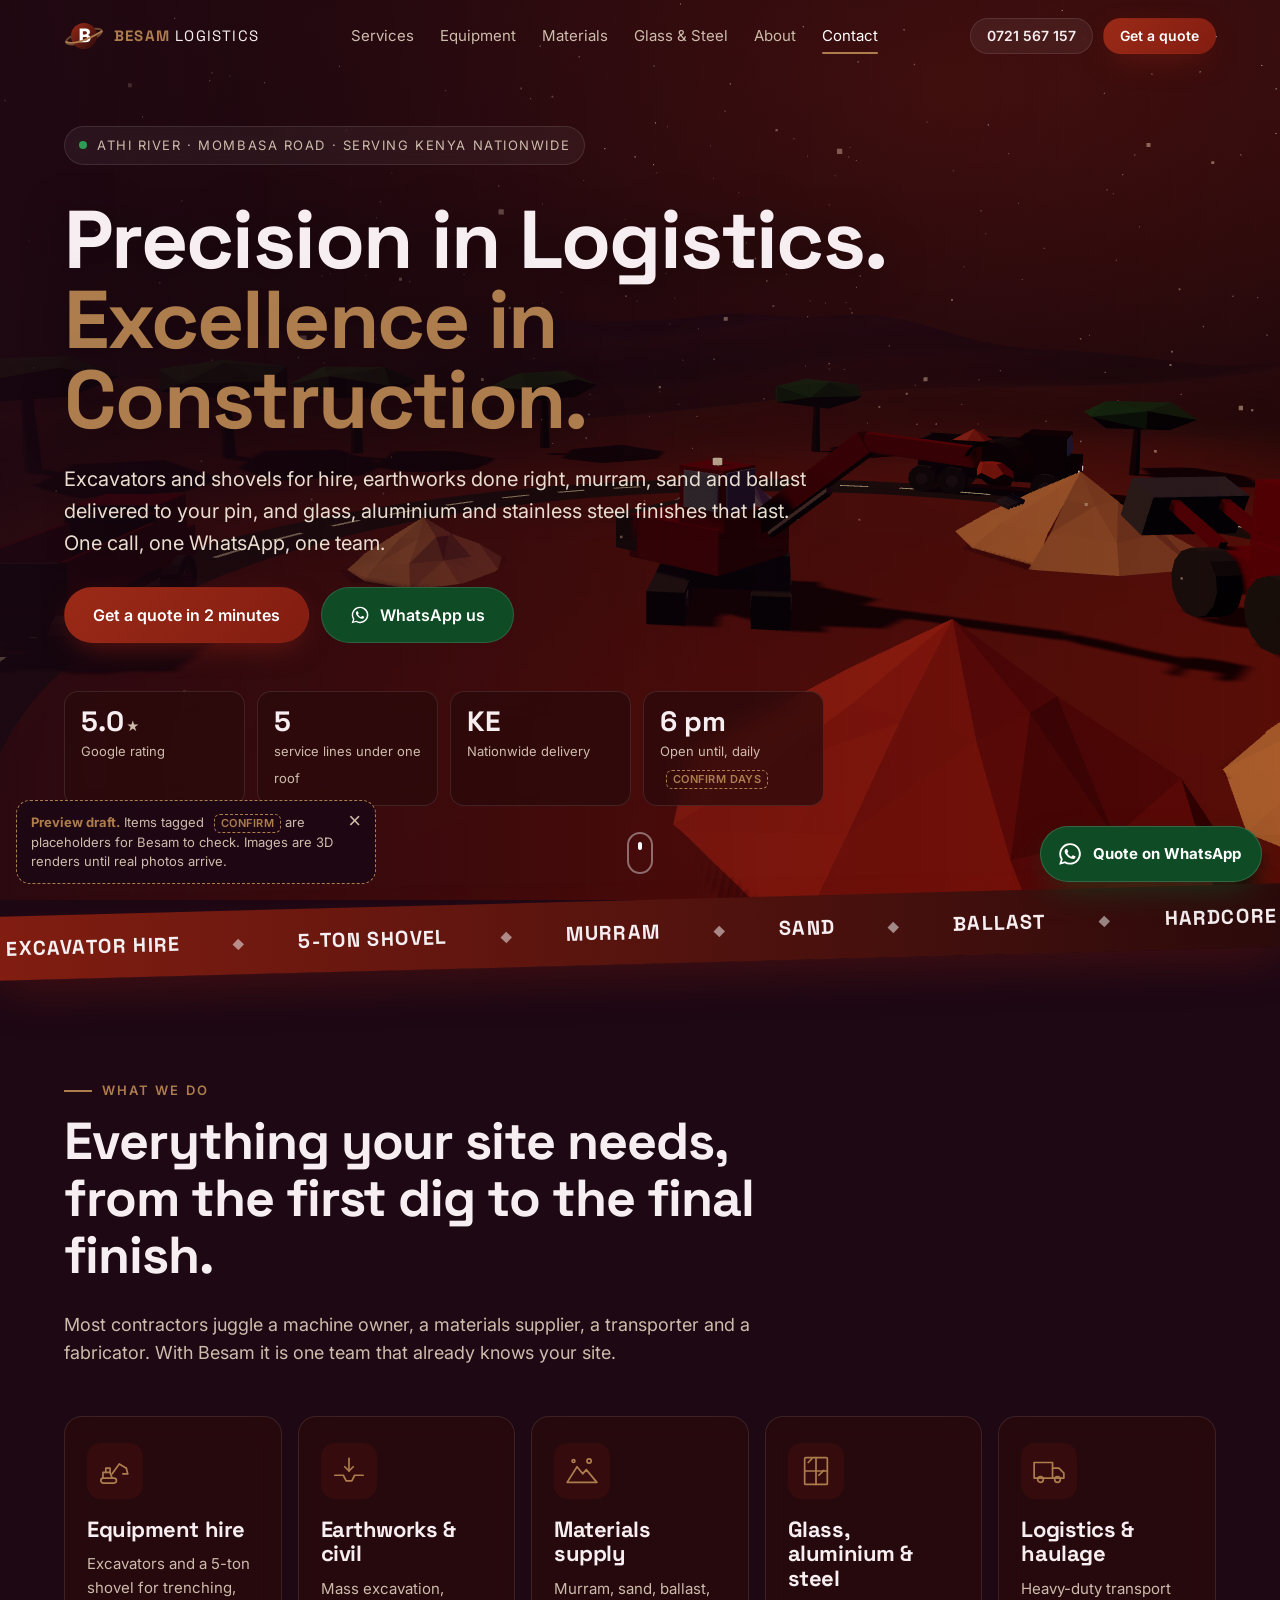
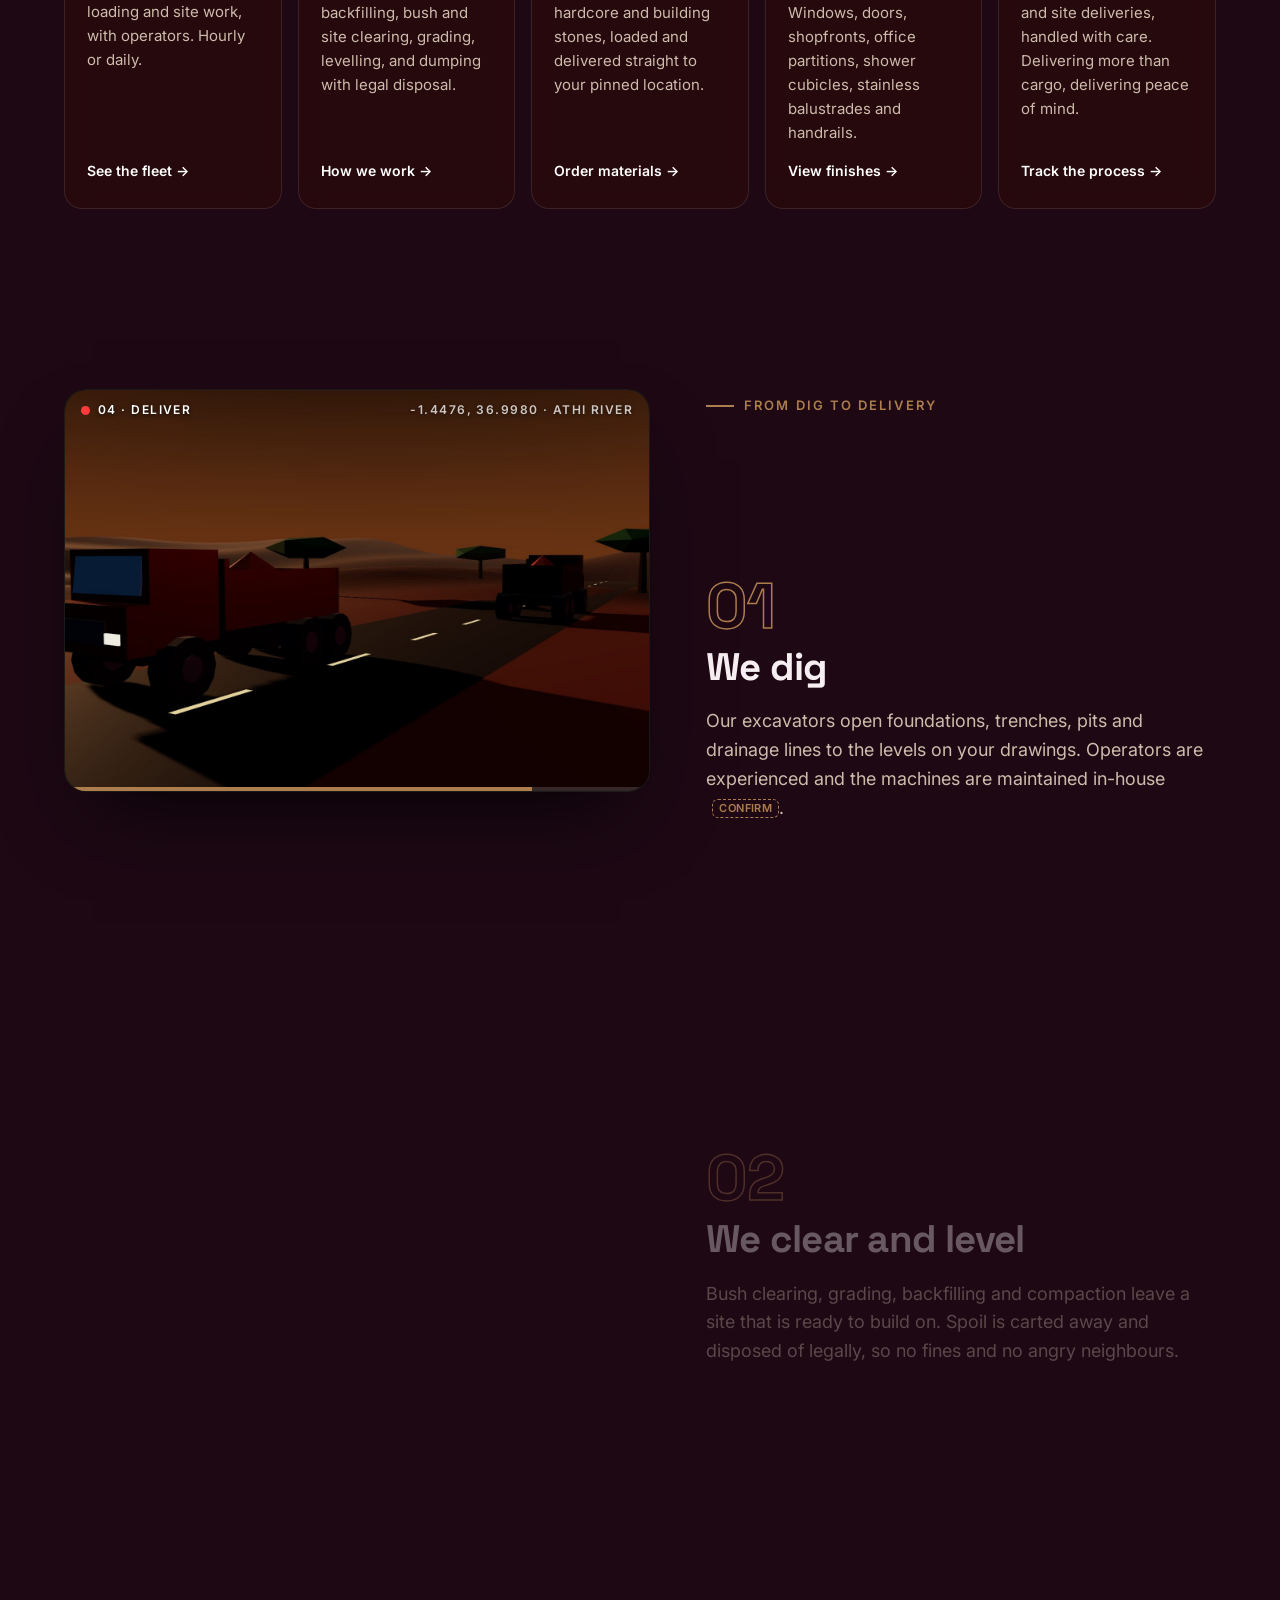
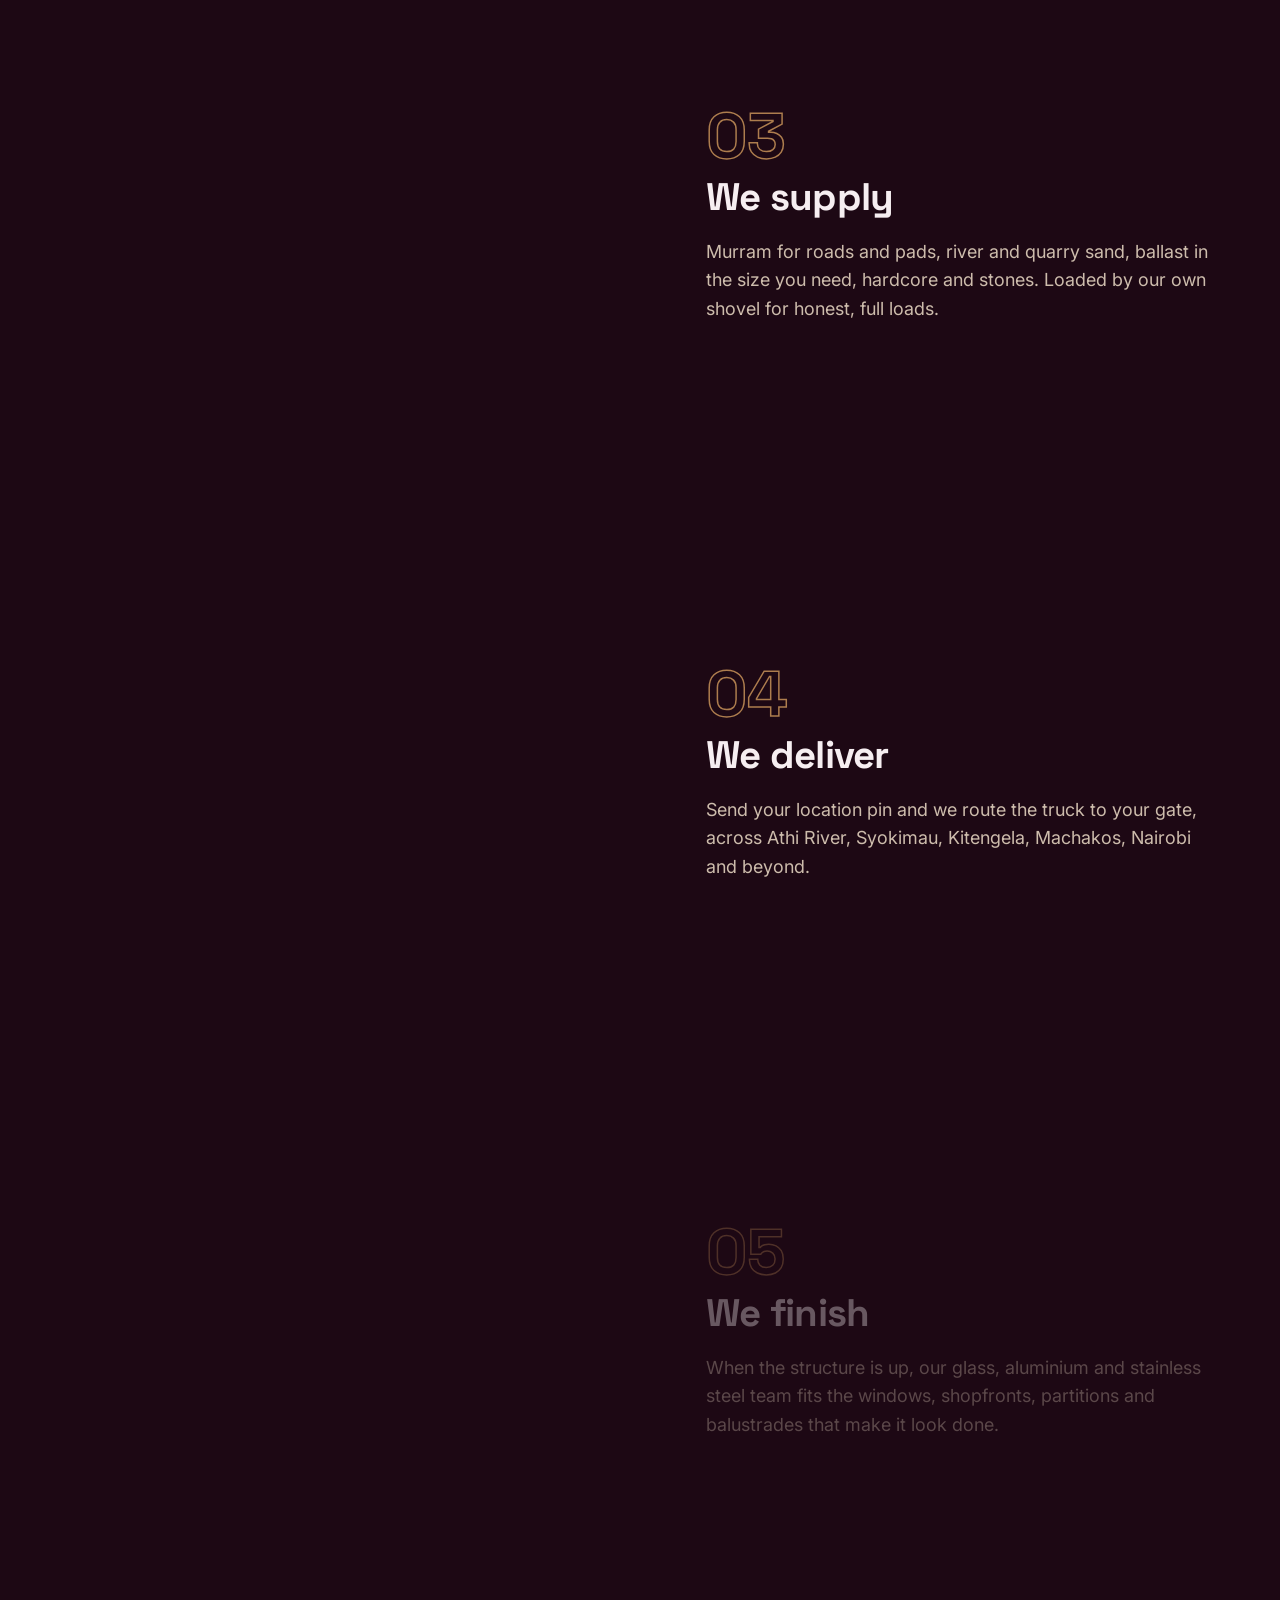
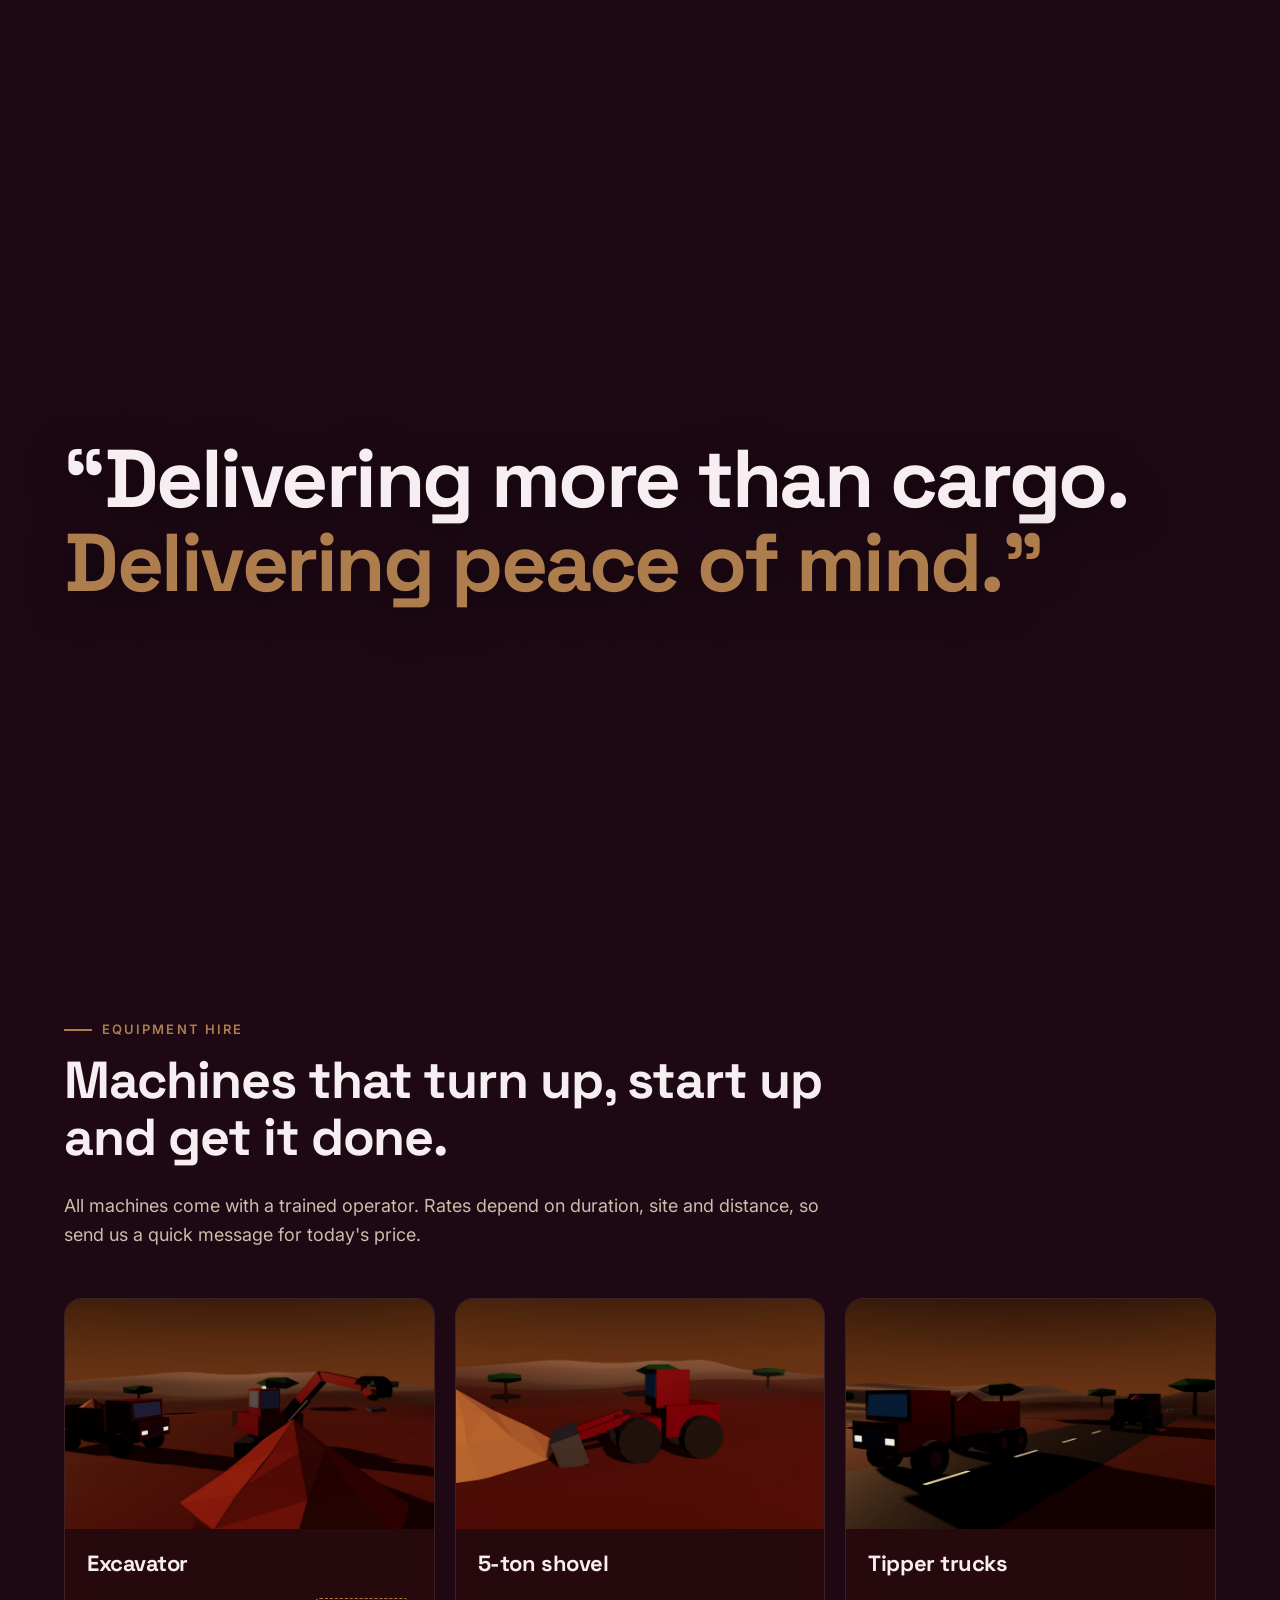
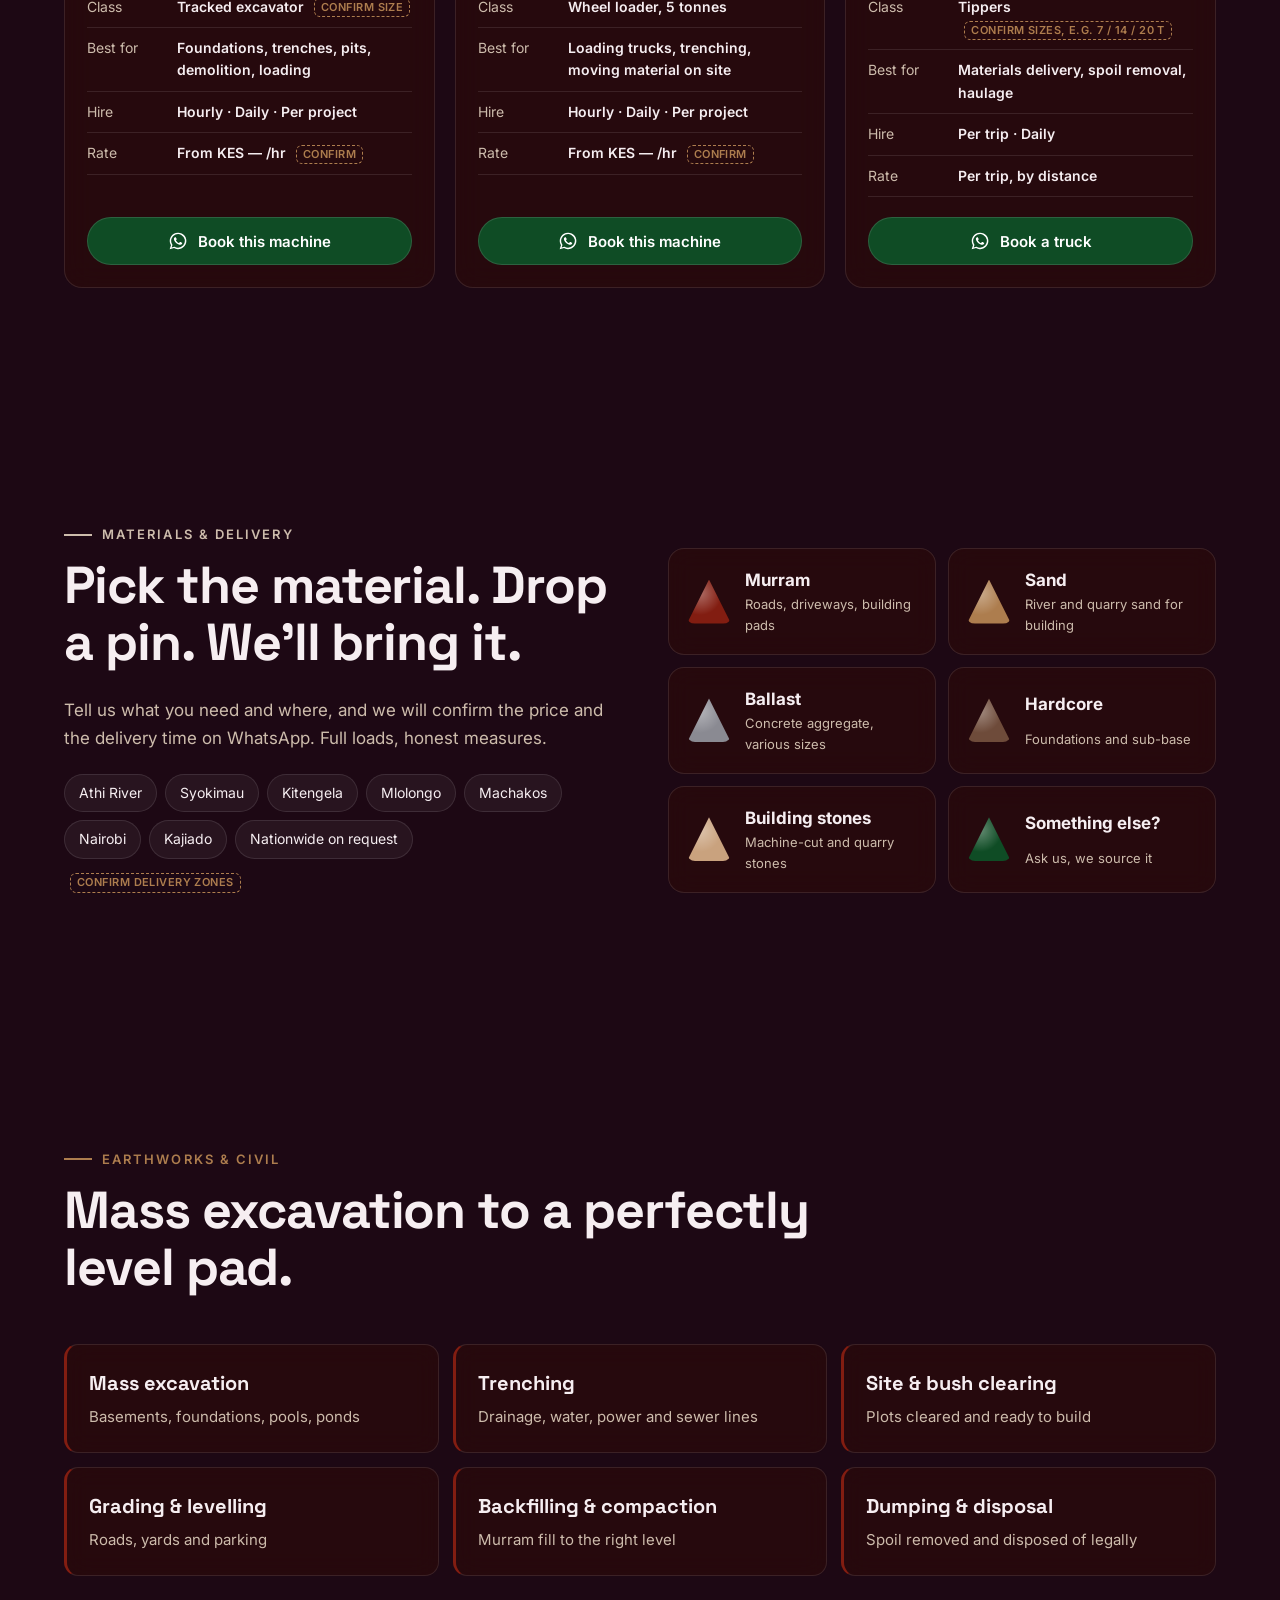
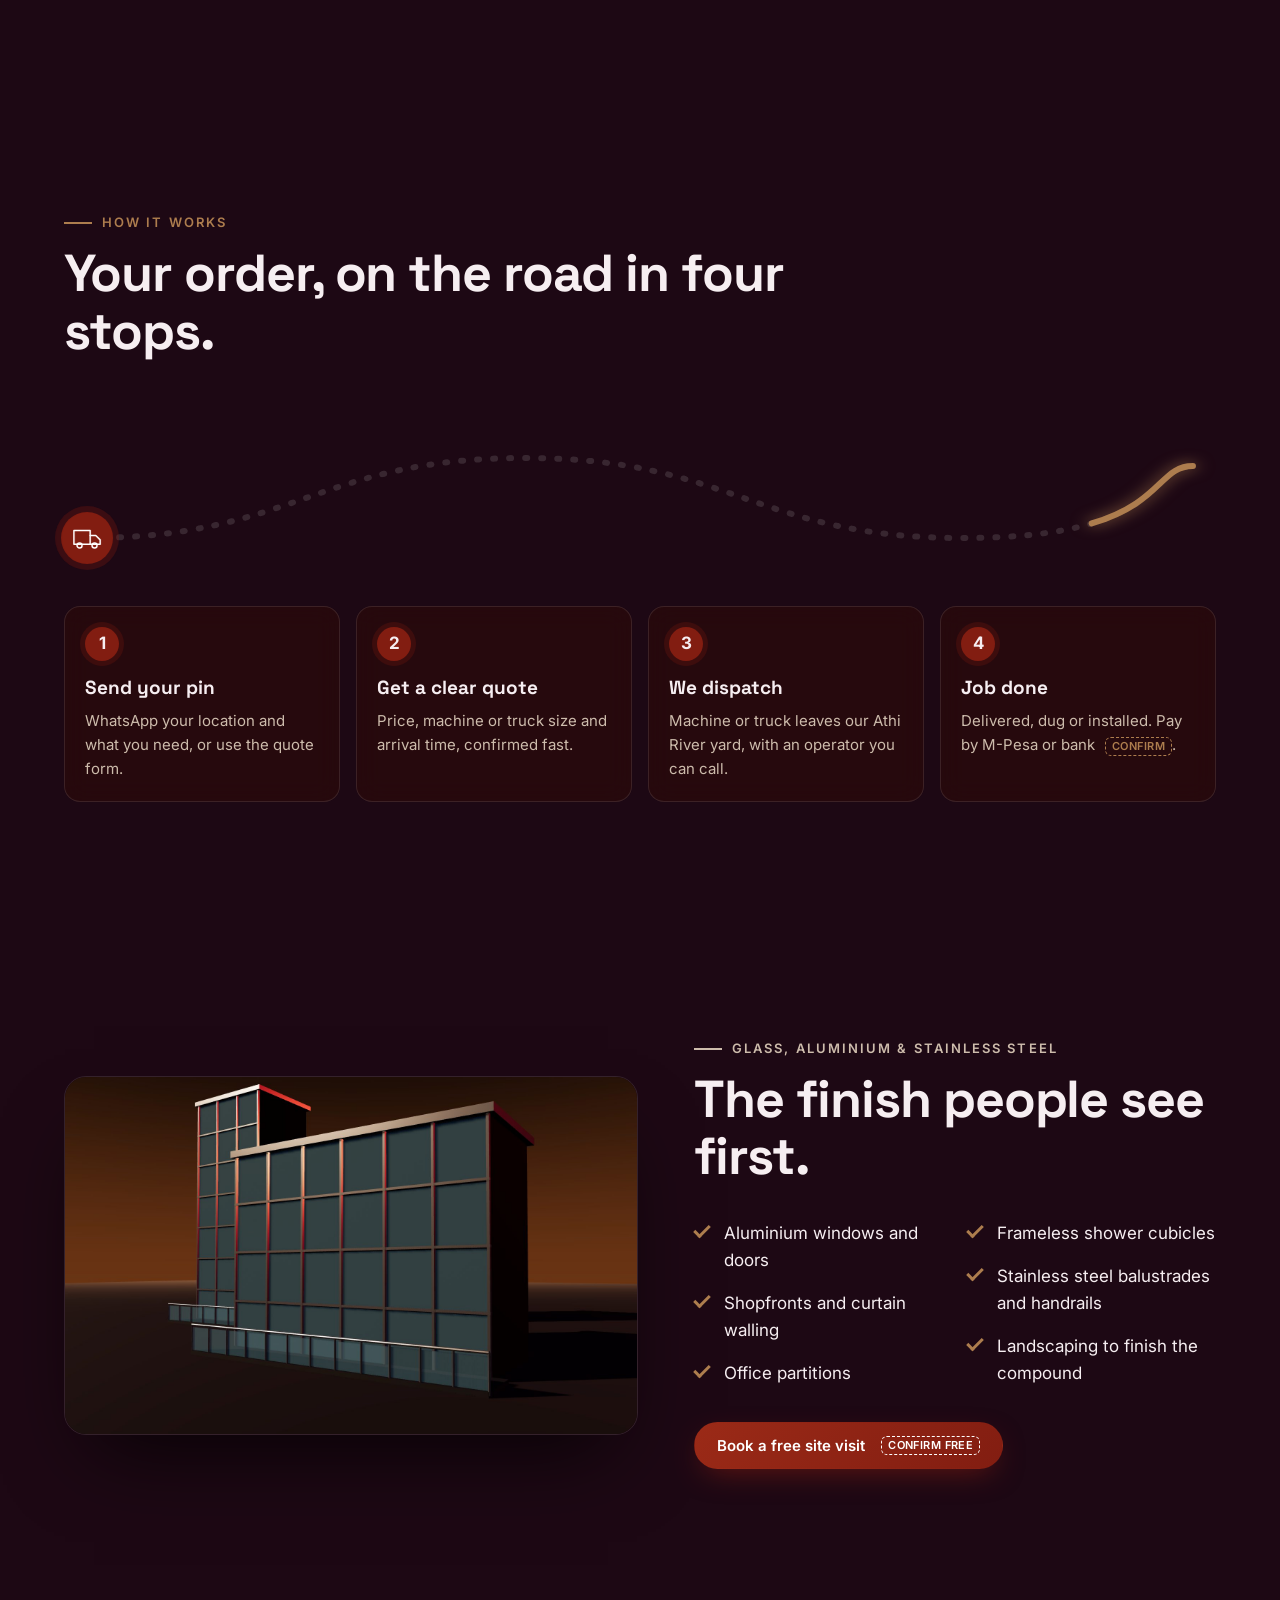
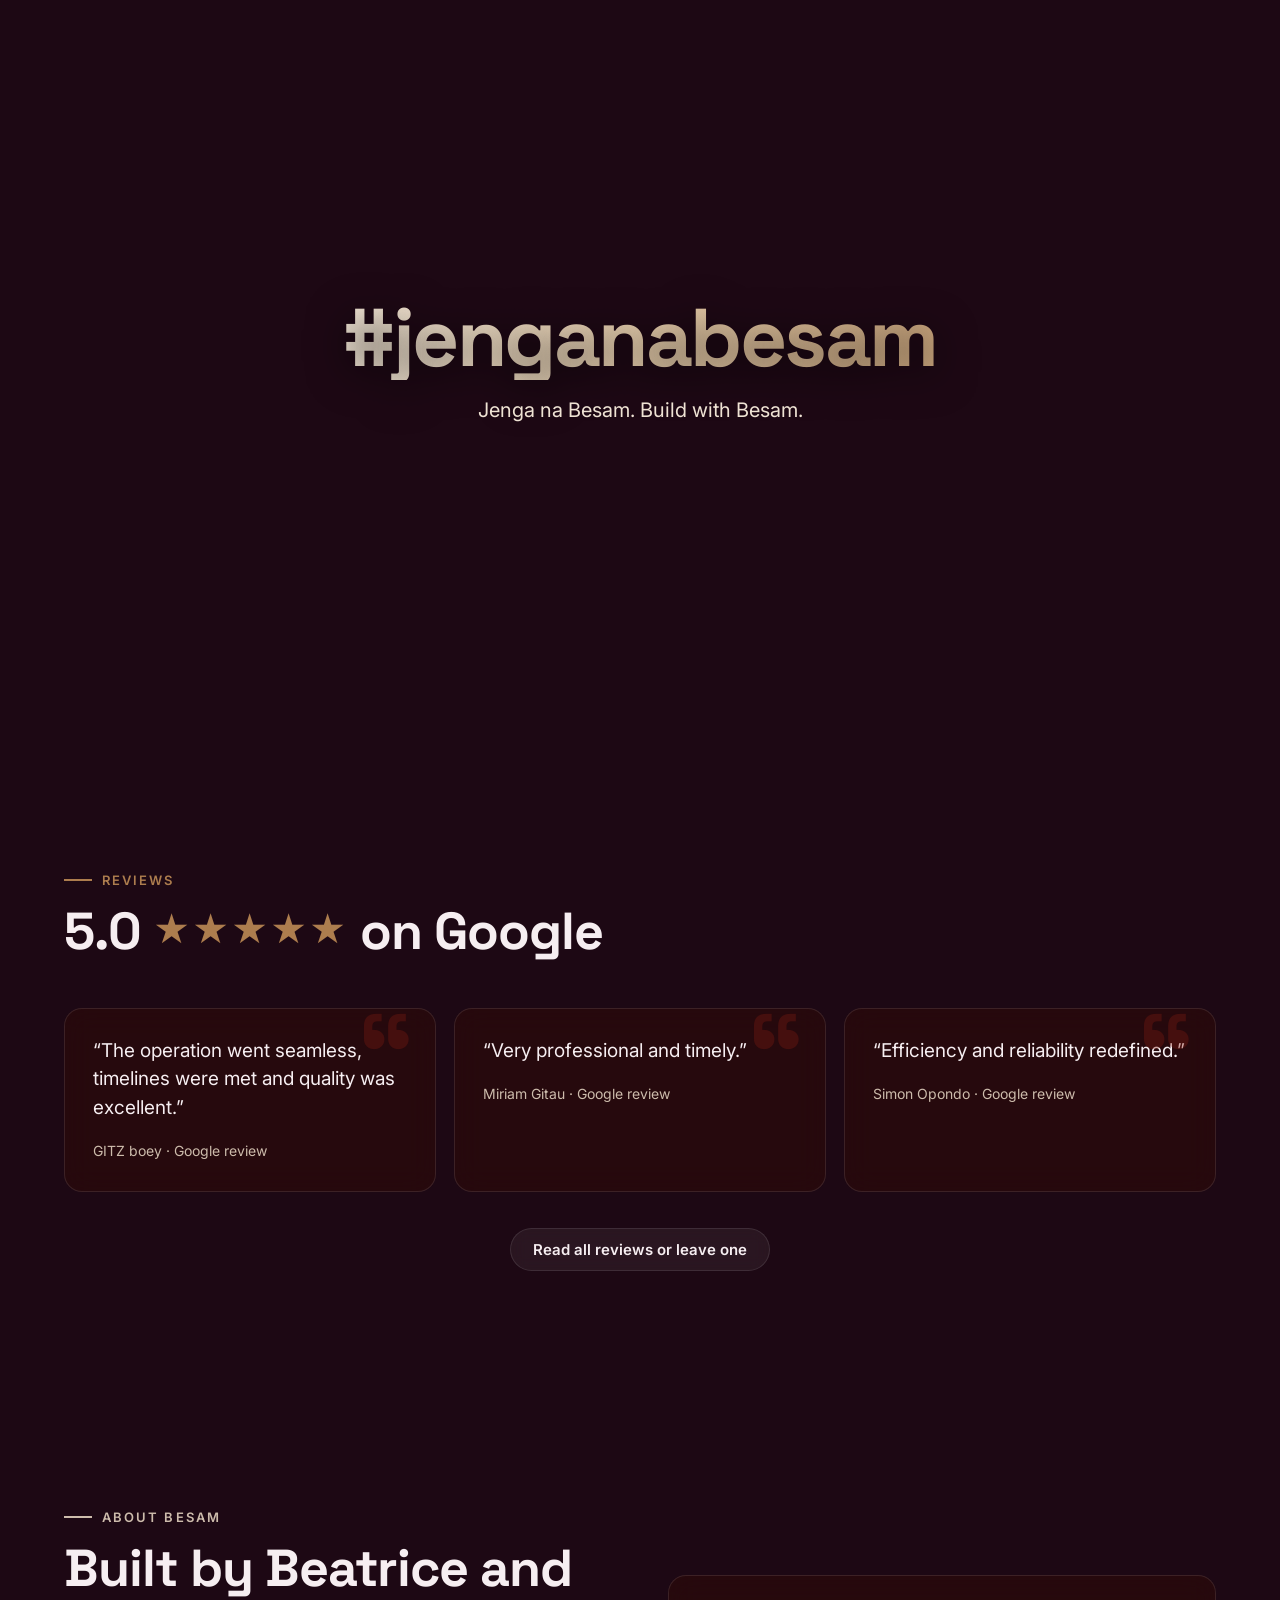
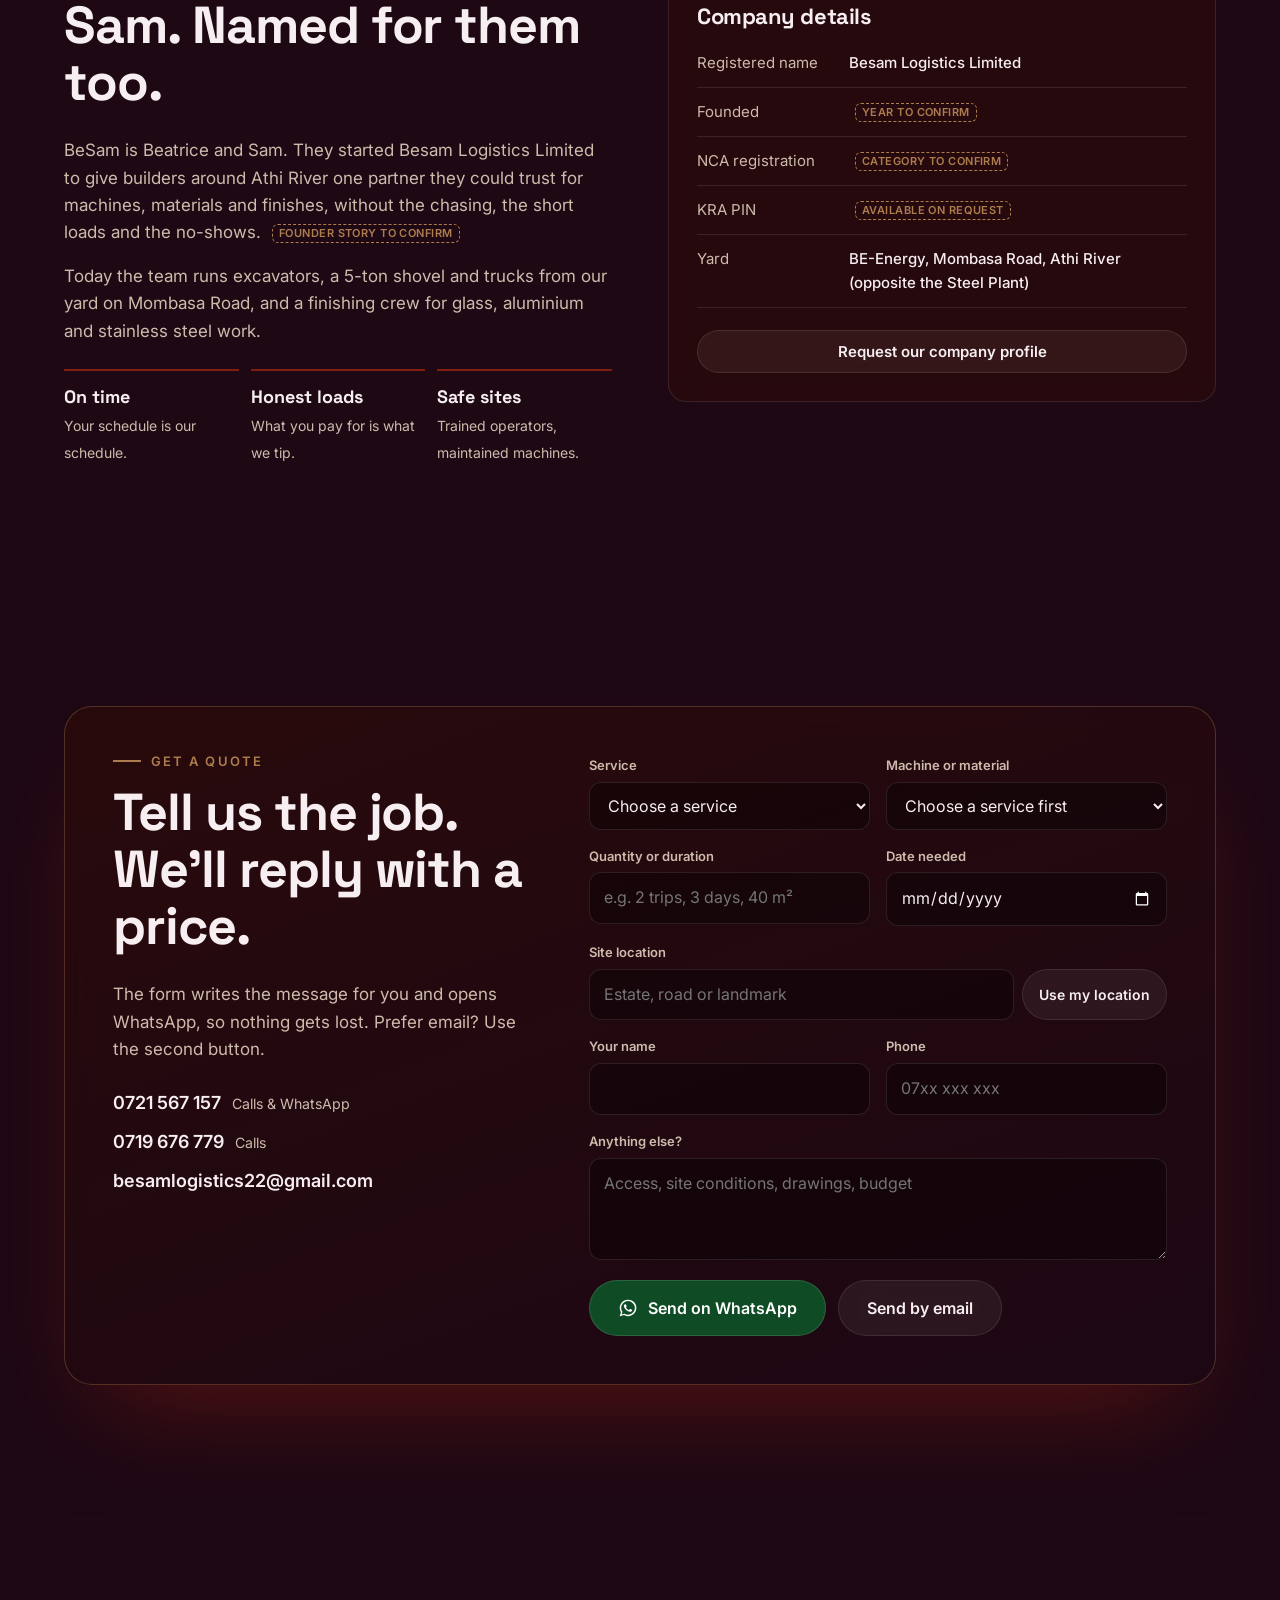
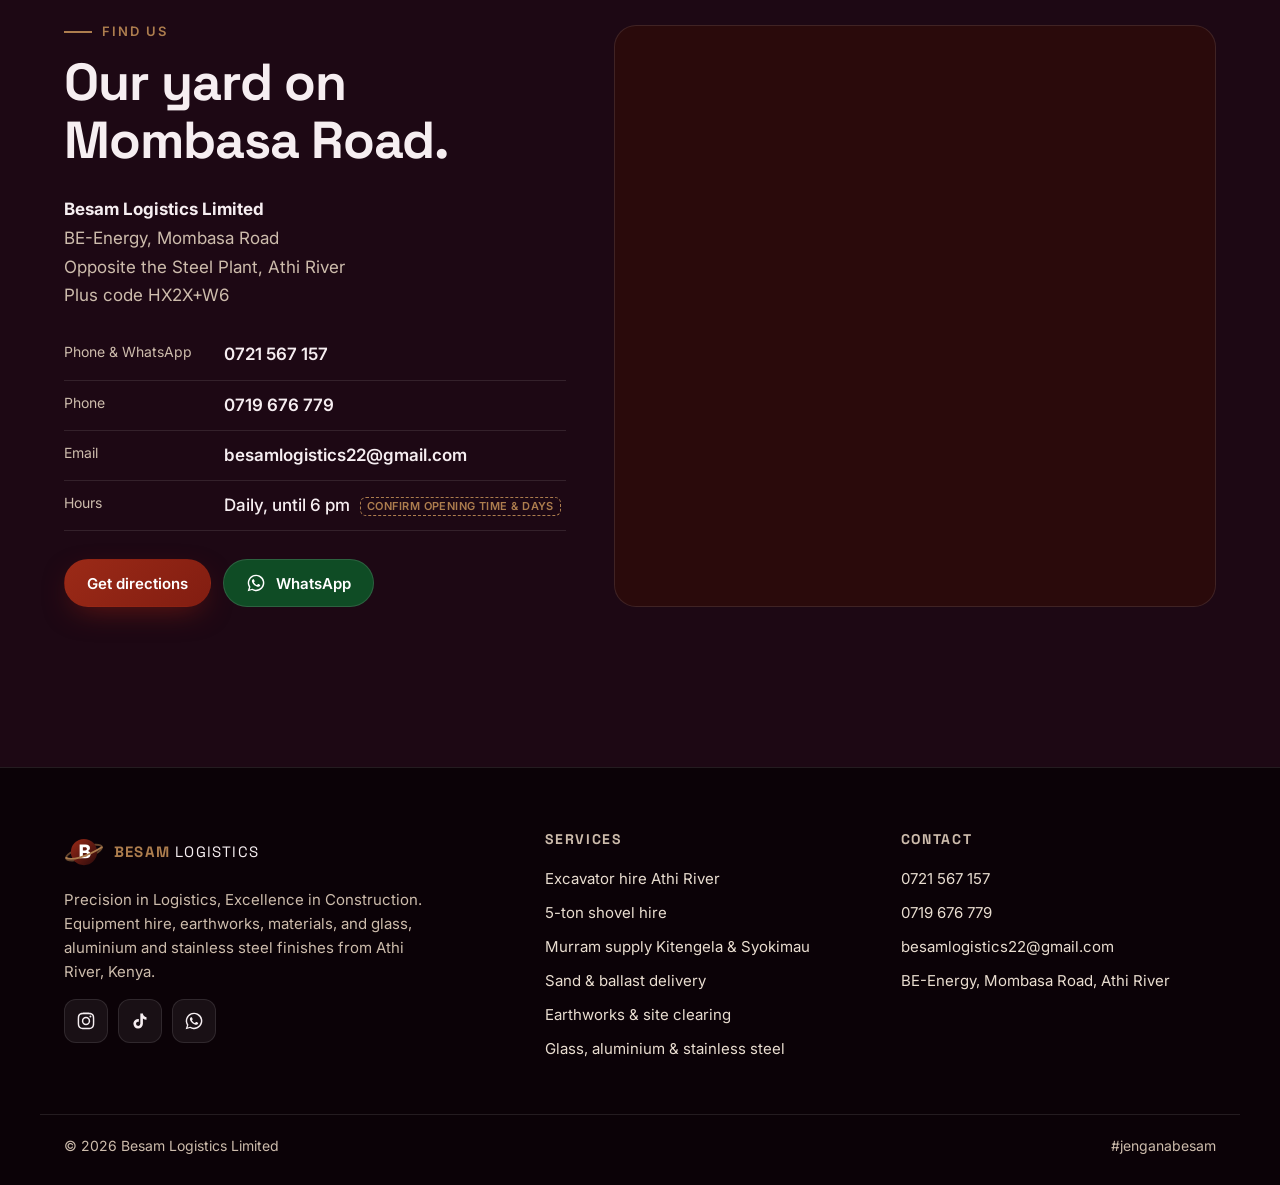
==== commit 8ab05365: "Recolour site to the new Besam palette Plum #1d0814, rust #821d11, sand #ad7d4e, forest green #0f4c2" ====
--- a/index.html
+++ b/index.html
@@ -5,7 +5,7 @@
   <meta name="viewport" content="width=device-width, initial-scale=1, viewport-fit=cover">
   <title>Besam Logistics | Excavator Hire, Murram &amp; Materials Delivery, Athi River</title>
   <meta name="description" content="Besam Logistics Limited, Athi River: excavator and 5-ton shovel hire, earthworks, murram, sand and ballast supply and delivery, glass, aluminium and stainless steel finishes. WhatsApp 0721 567 157 for a quote.">
-  <meta name="theme-color" content="#14070d">
+  <meta name="theme-color" content="#1d0814">
   <link rel="canonical" href="https://besamlogistics.co.ke/">
   <meta property="og:type" content="website">
   <meta property="og:title" content="Besam Logistics | Precision in Logistics, Excellence in Construction">
@@ -269,10 +269,10 @@
           <p class="note"><i class="tbc">confirm delivery zones</i></p>
         </div>
         <div class="materials reveal">
-          <button class="material" data-material="Murram" style="--c:#b5562a">
+          <button class="material" data-material="Murram" style="--c:#821d11">
             <span class="swatch"></span><b>Murram</b><small>Roads, driveways, building pads</small>
           </button>
-          <button class="material" data-material="Sand" style="--c:#dcb47c">
+          <button class="material" data-material="Sand" style="--c:#ad7d4e">
             <span class="swatch"></span><b>Sand</b><small>River and quarry sand for building</small>
           </button>
           <button class="material" data-material="Ballast" style="--c:#8a8a92">
@@ -284,7 +284,7 @@
           <button class="material" data-material="Building stones" style="--c:#c9a27e">
             <span class="swatch"></span><b>Building stones</b><small>Machine-cut and quarry stones</small>
           </button>
-          <button class="material" data-material="Other material" style="--c:#c11f5c">
+          <button class="material" data-material="Other material" style="--c:#0f4c25">
             <span class="swatch"></span><b>Something else?</b><small>Ask us, we source it</small>
           </button>
         </div>
--- a/css/style.css
+++ b/css/style.css
@@ -1,18 +1,21 @@
 /* Besam Logistics: brand crimson #C11F5C and maroon #5A122E on a night-yard dark theme. */
 :root {
-  --crimson: #c11f5c;
-  --crimson-hi: #e0306f;
-  --maroon: #5a122e;
-  --ink: #14070d;
-  --ink-2: #1e0c15;
-  --panel: rgba(30, 12, 21, 0.72);
-  --panel-solid: #1f0d16;
+  --crimson: #821d11;
+  --crimson-hi: #ad7d4e;
+  --maroon: #2a0a0b;
+  --ink: #1d0814;
+  --ink-2: #2a0a0b;
+  --green: #0f4c25;
+  --sand: #ad7d4e;
+  --rust: #821d11;
+  --panel: rgba(42, 10, 11, 0.74);
+  --panel-solid: #2a0a0b;
   --line: rgba(255, 255, 255, 0.1);
   --text: #f6eef1;
-  --muted: #c4b1b9;
-  --murram: #d27a43;
-  --amber: #ffb347;
-  --wa: #25d366;
+  --muted: #cdbcac;
+  --murram: #ad7d4e;
+  --amber: #ad7d4e;
+  --wa: #0f4c25;
   --radius: 18px;
   --wrap: 1200px;
   --nav-h: 72px;
@@ -51,15 +54,15 @@
 .bg-fallback {
   position: fixed; inset: 0; z-index: -4;
   background:
-    radial-gradient(1200px 600px at 75% 10%, rgba(193, 31, 92, 0.35), transparent 60%),
-    radial-gradient(900px 500px at 10% 90%, rgba(210, 122, 67, 0.25), transparent 60%),
-    linear-gradient(180deg, #24091a, #0d0408);
+    radial-gradient(1200px 600px at 75% 10%, rgba(130, 29, 17, 0.35), transparent 60%),
+    radial-gradient(900px 500px at 10% 90%, rgba(15, 76, 37, 0.25), transparent 60%),
+    linear-gradient(180deg, #2a0a0b, #12050c);
 }
 .bg-shade {
   position: fixed; inset: 0; z-index: -2; pointer-events: none;
-  background: linear-gradient(90deg, rgba(20, 7, 13, 0.75) 0%, rgba(20, 7, 13, 0.25) 55%, rgba(20, 7, 13, 0.05) 100%);
-}
-.bg-shade::after { content: ''; position: absolute; inset: 0; background: rgba(20, 7, 13, 0.45); opacity: 0; transition: opacity 0.6s ease; }
+  background: linear-gradient(90deg, rgba(29, 8, 20, 0.75) 0%, rgba(29, 8, 20, 0.25) 55%, rgba(29, 8, 20, 0.05) 100%);
+}
+.bg-shade::after { content: ''; position: absolute; inset: 0; background: rgba(29, 8, 20, 0.45); opacity: 0; transition: opacity 0.6s ease; }
 .past-hero .bg-shade::after { opacity: 1; }
 
 /* ---------- Buttons ---------- */
@@ -72,9 +75,10 @@
 }
 .btn svg { width: 20px; height: 20px; }
 .btn:hover { transform: translateY(-2px); }
-.btn-primary { background: linear-gradient(135deg, var(--crimson-hi), var(--crimson)); color: #fff; box-shadow: 0 10px 30px -10px rgba(193, 31, 92, 0.8); }
-.btn-primary:hover { box-shadow: 0 16px 40px -10px rgba(224, 48, 111, 0.9); }
-.btn-wa { background: var(--wa); color: #06210f; }
+.btn-primary { background: linear-gradient(135deg, #9b2a17, var(--rust)); color: #fff; box-shadow: 0 10px 30px -10px rgba(130, 29, 17, 0.8); }
+.btn-primary:hover { box-shadow: 0 16px 40px -10px rgba(173, 125, 78, 0.9); }
+.btn-wa { background: var(--wa); color: #fff; border-color: rgba(255, 255, 255, 0.12); }
+.btn-wa:hover { background: #136130; }
 .btn-ghost { background: rgba(255, 255, 255, 0.06); color: var(--text); border-color: var(--line); backdrop-filter: blur(8px); }
 .btn-ghost:hover { border-color: rgba(255, 255, 255, 0.35); }
 .btn-sm { padding: 10px 16px; font-size: 14px; }
@@ -90,7 +94,7 @@
 .show-draft .tbc.light { color: #fff; border-color: #fff; }
 .draft-note {
   display: none; position: fixed; left: 16px; bottom: 16px; z-index: 60; max-width: 360px;
-  background: rgba(20, 7, 13, 0.92); border: 1px dashed var(--amber); border-radius: 14px; padding: 12px 40px 12px 14px;
+  background: rgba(29, 8, 20, 0.92); border: 1px dashed var(--amber); border-radius: 14px; padding: 12px 40px 12px 14px;
   font-size: 13px; line-height: 1.45; color: var(--muted); backdrop-filter: blur(10px);
 }
 .show-draft .draft-note { display: block; }
@@ -106,7 +110,7 @@
   transition: background 0.3s ease, border-color 0.3s ease;
   border-bottom: 1px solid transparent;
 }
-.nav.scrolled { background: rgba(20, 7, 13, 0.82); backdrop-filter: blur(14px); border-color: var(--line); }
+.nav.scrolled { background: rgba(29, 8, 20, 0.82); backdrop-filter: blur(14px); border-color: var(--line); }
 .brand { white-space: nowrap; display: flex; align-items: center; gap: 10px; text-decoration: none; font-family: var(--display); letter-spacing: 0.08em; font-size: 15px; }
 .brand strong { color: var(--crimson-hi); }
 .nav-links { display: flex; gap: 26px; }
@@ -124,11 +128,11 @@
 /* ---------- Hero ---------- */
 .hero { min-height: 100svh; display: flex; align-items: center; padding: calc(var(--nav-h) + 40px) 0 80px; position: relative; }
 .eyebrow { display: inline-flex; align-items: center; gap: 10px; font-size: 13px; letter-spacing: 0.12em; text-transform: uppercase; color: var(--muted); background: rgba(255, 255, 255, 0.05); border: 1px solid var(--line); padding: 8px 14px; border-radius: 999px; backdrop-filter: blur(6px); }
-.dot { width: 8px; height: 8px; border-radius: 50%; background: var(--wa); box-shadow: 0 0 0 0 rgba(37, 211, 102, 0.6); animation: pulse 2s infinite; }
-@keyframes pulse { 70% { box-shadow: 0 0 0 10px rgba(37, 211, 102, 0); } 100% { box-shadow: 0 0 0 0 rgba(37, 211, 102, 0); } }
+.dot { width: 8px; height: 8px; border-radius: 50%; background: #2f9a55; box-shadow: 0 0 0 0 rgba(15, 76, 37, 0.6); animation: pulse 2s infinite; }
+@keyframes pulse { 70% { box-shadow: 0 0 0 10px rgba(15, 76, 37, 0); } 100% { box-shadow: 0 0 0 0 rgba(15, 76, 37, 0); } }
 .hero-title { font-size: clamp(40px, 6.4vw, 84px); line-height: 0.98; margin: 22px 0 22px; max-width: 18ch; text-shadow: 0 6px 40px rgba(0, 0, 0, 0.5); }
 .hero-title span { display: block; }
-.hero-sub { font-size: clamp(17px, 1.6vw, 20px); color: #e6d6dd; max-width: 58ch; text-shadow: 0 2px 20px rgba(0, 0, 0, 0.6); }
+.hero-sub { font-size: clamp(17px, 1.6vw, 20px); color: #e9ddd0; max-width: 58ch; text-shadow: 0 2px 20px rgba(0, 0, 0, 0.6); }
 .hero-ctas { display: flex; flex-wrap: wrap; gap: 12px; margin: 28px 0 0; }
 .hero-stats { list-style: none; padding: 0; margin: 48px 0 0; display: grid; grid-template-columns: repeat(4, minmax(0, 1fr)); gap: 12px; max-width: 760px; }
 .hero-stats li { background: var(--panel); border: 1px solid var(--line); border-radius: 14px; padding: 14px 16px; backdrop-filter: blur(10px); }
@@ -140,7 +144,7 @@
 @keyframes wheel { 0% { opacity: 1; transform: translateY(0); } 100% { opacity: 0; transform: translateY(14px); } }
 
 /* ---------- Ticker ---------- */
-.ticker { overflow: hidden; background: linear-gradient(90deg, var(--crimson), var(--maroon)); transform: rotate(-1.5deg); margin: 0 -20px; box-shadow: 0 20px 50px -20px rgba(193, 31, 92, 0.7); }
+.ticker { overflow: hidden; background: linear-gradient(90deg, var(--crimson), var(--maroon)); transform: rotate(-1.5deg); margin: 0 -20px; box-shadow: 0 20px 50px -20px rgba(130, 29, 17, 0.7); }
 .ticker-track { display: flex; width: max-content; animation: tick 38s linear infinite; }
 .ticker span { font-family: var(--display); font-weight: 700; font-size: 20px; text-transform: uppercase; letter-spacing: 0.06em; padding: 16px 26px; white-space: nowrap; }
 .ticker span::after { content: '◆'; margin-left: 52px; color: rgba(255, 255, 255, 0.5); font-size: 12px; vertical-align: middle; }
@@ -160,8 +164,8 @@
   background: var(--panel); border: 1px solid var(--line); border-radius: var(--radius); padding: 26px 22px;
   backdrop-filter: blur(14px); display: flex; flex-direction: column; transition: transform 0.3s ease, border-color 0.3s;
 }
-.card:hover { transform: translateY(-6px); border-color: rgba(224, 48, 111, 0.6); }
-.card-ico { width: 56px; height: 56px; border-radius: 14px; display: grid; place-items: center; background: rgba(193, 31, 92, 0.16); color: var(--crimson-hi); margin-bottom: 18px; }
+.card:hover { transform: translateY(-6px); border-color: rgba(173, 125, 78, 0.6); }
+.card-ico { width: 56px; height: 56px; border-radius: 14px; display: grid; place-items: center; background: rgba(130, 29, 17, 0.16); color: var(--crimson-hi); margin-bottom: 18px; }
 .card-ico svg { width: 34px; height: 34px; }
 .card p { color: var(--muted); font-size: 15px; flex: 1; }
 .card-link { color: #fff; font-weight: 600; font-size: 14px; text-decoration: none; }
@@ -191,11 +195,11 @@
 .band { position: relative; height: 85vh; min-height: 520px; clip-path: inset(0); display: flex; align-items: center; }
 .band-img { position: fixed; inset: 0; z-index: -1; }
 .band-img img { width: 100%; height: 100%; object-fit: cover; }
-.band-img::after { content: ''; position: absolute; inset: 0; background: linear-gradient(180deg, rgba(20, 7, 13, 0.9), rgba(20, 7, 13, 0.25) 40%, rgba(20, 7, 13, 0.25) 60%, rgba(20, 7, 13, 0.9)); }
+.band-img::after { content: ''; position: absolute; inset: 0; background: linear-gradient(180deg, rgba(29, 8, 20, 0.9), rgba(29, 8, 20, 0.25) 40%, rgba(29, 8, 20, 0.25) 60%, rgba(29, 8, 20, 0.9)); }
 .band-copy { position: relative; }
 .big-quote { font-family: var(--display); font-weight: 700; font-size: clamp(36px, 6.4vw, 84px); line-height: 1.02; letter-spacing: -0.03em; text-shadow: 0 8px 40px rgba(0, 0, 0, 0.6); margin: 0; }
-.band-sub { font-size: 20px; color: #f0dfe6; margin-top: 14px; }
-.band-planet .big-quote { background: linear-gradient(90deg, #fff, #ffb3cc, var(--amber)); -webkit-background-clip: text; background-clip: text; color: transparent; }
+.band-sub { font-size: 20px; color: #efe3d4; margin-top: 14px; }
+.band-planet .big-quote { background: linear-gradient(90deg, #fff, #e8cfae, var(--amber)); -webkit-background-clip: text; background-clip: text; color: transparent; }
 
 /* ---------- Fleet ---------- */
 .fleet { display: grid; grid-template-columns: repeat(3, minmax(0, 1fr)); gap: 20px; }
@@ -238,14 +242,14 @@
 .route-line { width: 100%; height: 160px; display: block; overflow: visible; }
 .route-line path { fill: none; stroke-width: 6; stroke-linecap: round; vector-effect: non-scaling-stroke; }
 #routePath { stroke: rgba(255, 255, 255, 0.12); stroke-dasharray: 2 14; }
-#routeDone { stroke: var(--crimson-hi); filter: drop-shadow(0 0 8px rgba(224, 48, 111, 0.8)); }
-.route-truck { position: absolute; top: 0; left: 0; width: 52px; height: 52px; margin: -26px 0 0 -26px; color: #fff; background: var(--crimson); border-radius: 50%; display: grid; place-items: center; box-shadow: 0 0 0 6px rgba(193, 31, 92, 0.3); will-change: transform; }
+#routeDone { stroke: var(--crimson-hi); filter: drop-shadow(0 0 8px rgba(173, 125, 78, 0.8)); }
+.route-truck { position: absolute; top: 0; left: 0; width: 52px; height: 52px; margin: -26px 0 0 -26px; color: #fff; background: var(--crimson); border-radius: 50%; display: grid; place-items: center; box-shadow: 0 0 0 6px rgba(130, 29, 17, 0.3); will-change: transform; }
 .route-truck svg { width: 30px; height: 30px; }
 .stops { list-style: none; padding: 0; margin: 28px 0 0; display: grid; grid-template-columns: repeat(4, minmax(0, 1fr)); gap: 16px; }
 .stop { background: var(--panel); border: 1px solid var(--line); border-radius: 16px; padding: 20px; backdrop-filter: blur(12px); display: flex; flex-direction: column; gap: 6px; }
 .stop b { font-family: var(--display); font-size: 19px; }
 .stop > span:last-child { color: var(--muted); font-size: 15px; }
-.pin { width: 34px; height: 34px; border-radius: 50%; background: var(--crimson); display: grid; place-items: center; font-weight: 700; margin-bottom: 6px; box-shadow: 0 0 0 5px rgba(193, 31, 92, 0.25); }
+.pin { width: 34px; height: 34px; border-radius: 50%; background: var(--crimson); display: grid; place-items: center; font-weight: 700; margin-bottom: 6px; box-shadow: 0 0 0 5px rgba(130, 29, 17, 0.25); }
 
 /* ---------- Finishes ---------- */
 .split-rev { grid-template-columns: 1.1fr 1fr; }
@@ -259,7 +263,7 @@
 .stars { color: var(--amber); letter-spacing: 2px; font-size: 0.7em; }
 .reviews { display: grid; grid-template-columns: repeat(3, minmax(0, 1fr)); gap: 18px; margin-bottom: 36px; }
 .review { margin: 0; background: var(--panel); border: 1px solid var(--line); border-radius: var(--radius); padding: 28px; backdrop-filter: blur(14px); position: relative; }
-.review::before { content: '“'; position: absolute; top: -10px; right: 20px; font: 700 110px/1 var(--display); color: rgba(193, 31, 92, 0.35); }
+.review::before { content: '“'; position: absolute; top: -10px; right: 20px; font: 700 110px/1 var(--display); color: rgba(130, 29, 17, 0.35); }
 .review blockquote { margin: 0 0 18px; font-size: 19px; line-height: 1.5; }
 .review figcaption { color: var(--muted); font-size: 14px; }
 
@@ -277,9 +281,9 @@
 /* ---------- Quote ---------- */
 .quote-card {
   display: grid; grid-template-columns: 0.85fr 1.15fr; gap: 48px;
-  background: linear-gradient(160deg, rgba(90, 18, 46, 0.85), rgba(20, 7, 13, 0.9));
-  border: 1px solid rgba(224, 48, 111, 0.35); border-radius: 28px; padding: 48px; backdrop-filter: blur(16px);
-  box-shadow: 0 50px 100px -40px rgba(193, 31, 92, 0.6);
+  background: linear-gradient(160deg, rgba(42, 10, 11, 0.85), rgba(29, 8, 20, 0.9));
+  border: 1px solid rgba(173, 125, 78, 0.35); border-radius: 28px; padding: 48px; backdrop-filter: blur(16px);
+  box-shadow: 0 50px 100px -40px rgba(130, 29, 17, 0.6);
 }
 .quote-intro p:not(.kicker) { color: var(--muted); }
 .contact-mini { list-style: none; padding: 0; margin: 26px 0 0; display: grid; gap: 10px; }
@@ -295,7 +299,7 @@
   transition: border-color 0.2s, box-shadow 0.2s;
 }
 .field select option { background: var(--panel-solid); }
-.field input:focus, .field select:focus, .field textarea:focus { outline: none; border-color: var(--crimson-hi); box-shadow: 0 0 0 3px rgba(224, 48, 111, 0.25); }
+.field input:focus, .field select:focus, .field textarea:focus { outline: none; border-color: var(--crimson-hi); box-shadow: 0 0 0 3px rgba(173, 125, 78, 0.25); }
 .field .invalid { border-color: #ff6b6b; }
 .with-btn { display: flex; gap: 8px; }
 .with-btn input { flex: 1; }
@@ -319,7 +323,7 @@
 .footer-grid { display: grid; grid-template-columns: 1.4fr 1fr 1fr; gap: 40px; }
 .footer p { color: var(--muted); font-size: 15px; margin-top: 16px; max-width: 42ch; }
 .footer h4 { font-size: 14px; letter-spacing: 0.12em; text-transform: uppercase; color: var(--muted); margin-bottom: 14px; }
-.footer-grid > div > a:not(.brand), .footer-grid > div > span { display: block; text-decoration: none; padding: 5px 0; font-size: 15px; color: #e6d6dd; }
+.footer-grid > div > a:not(.brand), .footer-grid > div > span { display: block; text-decoration: none; padding: 5px 0; font-size: 15px; color: #e9ddd0; }
 .footer-grid a:not(.brand):hover { color: var(--crimson-hi); }
 .socials { display: flex; gap: 10px; }
 .socials a { width: 44px; height: 44px; border-radius: 12px; display: grid; place-items: center; background: rgba(255, 255, 255, 0.06); border: 1px solid var(--line); }
@@ -330,8 +334,8 @@
 /* ---------- Floating WhatsApp ---------- */
 .wa-float {
   position: fixed; right: 18px; bottom: 18px; z-index: 55; display: flex; align-items: center; gap: 10px;
-  background: var(--wa); color: #06210f; text-decoration: none; font-weight: 700; font-size: 15px;
-  padding: 14px 20px 14px 16px; border-radius: 999px; box-shadow: 0 14px 34px -10px rgba(37, 211, 102, 0.7);
+  background: var(--wa); color: #fff; border: 1px solid rgba(255, 255, 255, 0.15); text-decoration: none; font-weight: 700; font-size: 15px;
+  padding: 14px 20px 14px 16px; border-radius: 999px; box-shadow: 0 14px 34px -10px rgba(15, 76, 37, 0.7);
   transition: transform 0.25s;
 }
 .wa-float:hover { transform: scale(1.05); }
@@ -353,7 +357,7 @@
   .hide-sm { display: none; }
   .nav-links {
     position: fixed; top: var(--nav-h); left: 0; right: 0; flex-direction: column; gap: 0;
-    background: rgba(20, 7, 13, 0.97); border-bottom: 1px solid var(--line); padding: 8px 16px 18px;
+    background: rgba(29, 8, 20, 0.97); border-bottom: 1px solid var(--line); padding: 8px 16px 18px;
     transform: translateY(-120%); transition: transform 0.35s ease; z-index: -1;
   }
   .nav-links.open { transform: none; }
@@ -370,7 +374,7 @@
   .quote-card { padding: 32px 24px; gap: 28px; }
   .footer-grid { grid-template-columns: 1fr 1fr; }
   .footer-grid > div:first-child { grid-column: 1 / -1; }
-  .bg-shade { background: linear-gradient(180deg, rgba(20, 7, 13, 0.35), rgba(20, 7, 13, 0.7)); }
+  .bg-shade { background: linear-gradient(180deg, rgba(29, 8, 20, 0.35), rgba(29, 8, 20, 0.7)); }
 }
 @media (max-width: 640px) {
   body { font-size: 16px; }
